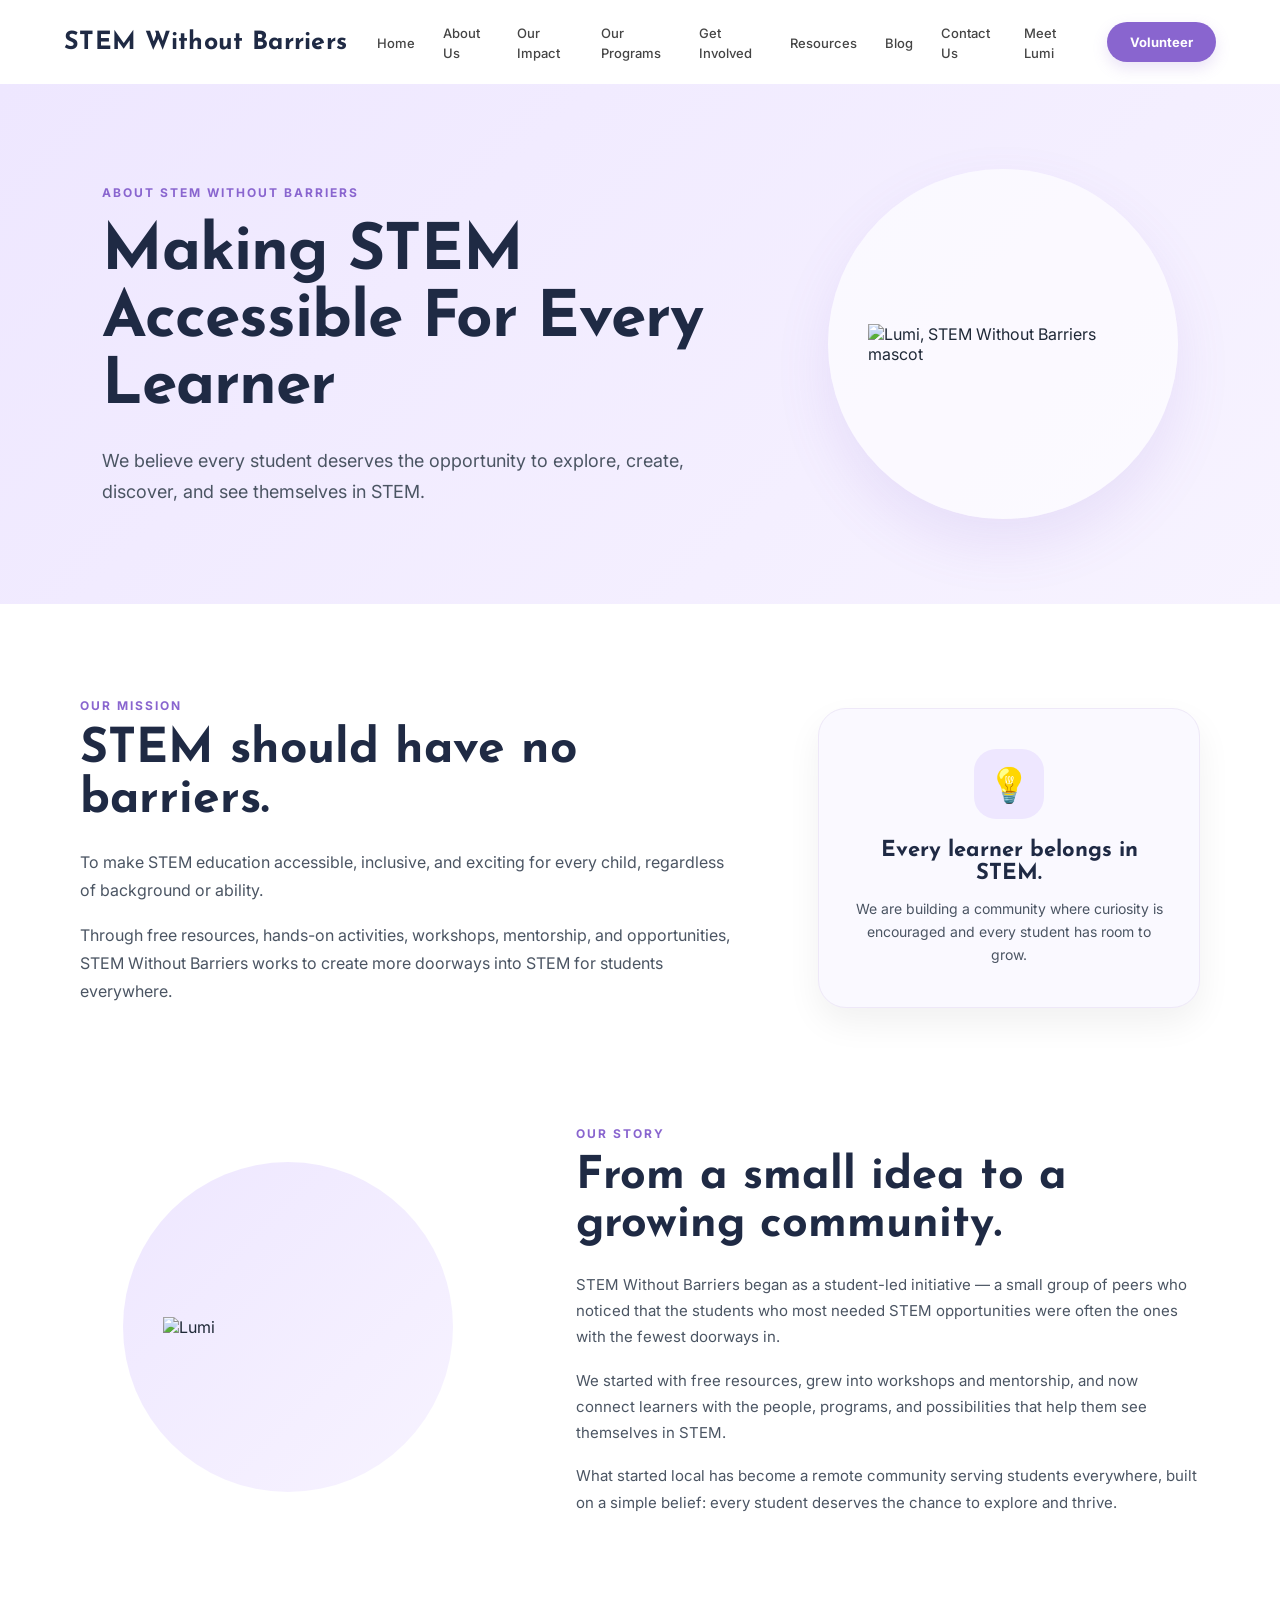
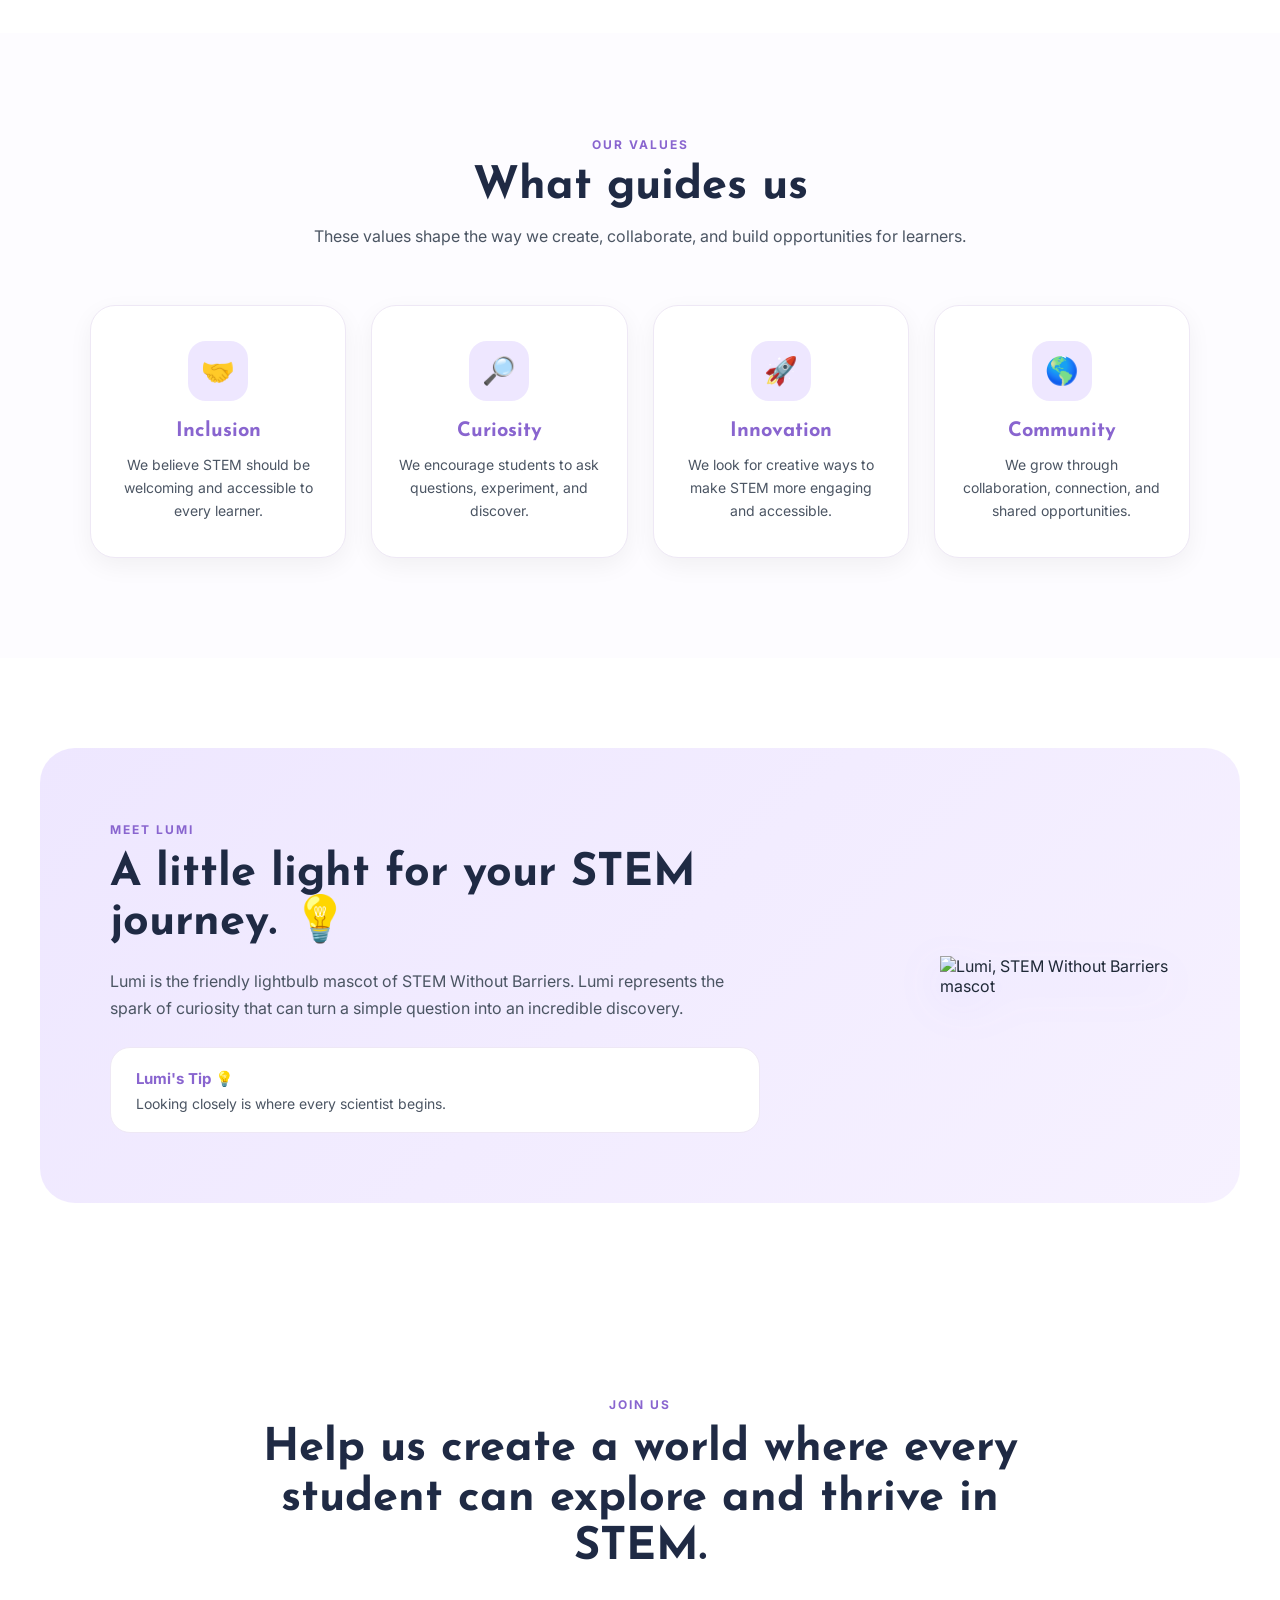
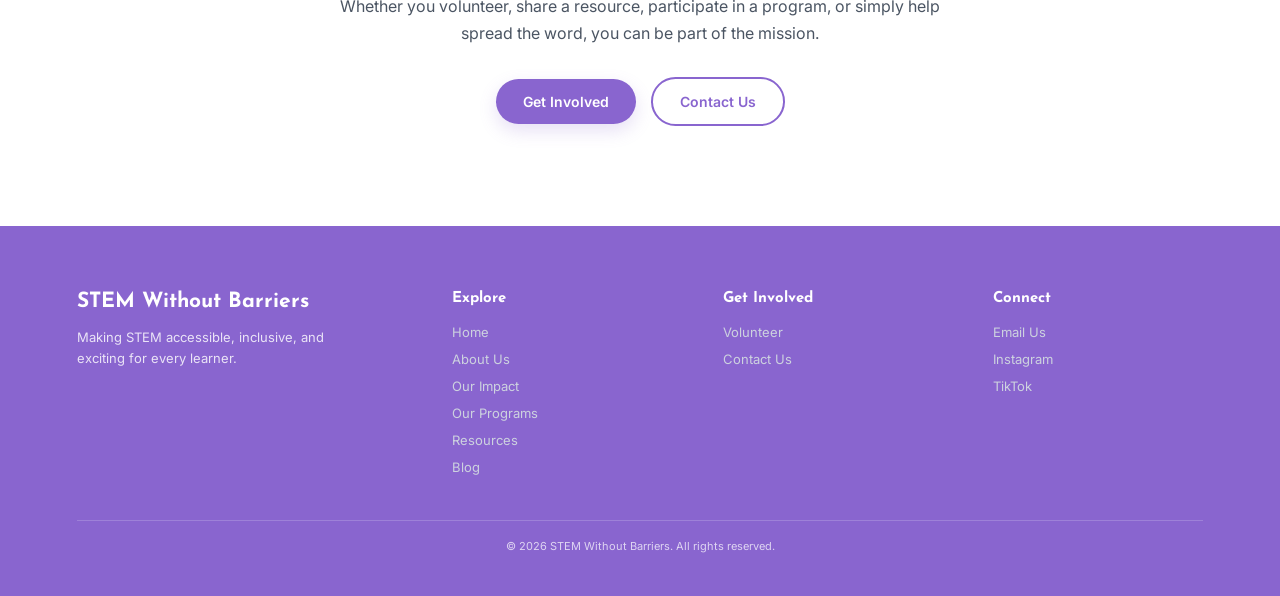
==== about.html @ 7082d7de "Initial STEM Without Barriers Website" ====
<!DOCTYPE html>
<html lang="en">

<head>

    <meta charset="UTF-8">

    <meta name="viewport" content="width=device-width, initial-scale=1.0">

    <title>About Us | STEM Without Barriers</title>

    <!-- Google Fonts -->
    <link rel="preconnect" href="https://fonts.googleapis.com">

    <link rel="preconnect"
          href="https://fonts.gstatic.com"
          crossorigin>

    <link href="https://fonts.googleapis.com/css2?family=Inter:wght@400;500;600;700&family=Josefin+Sans:wght@400;500;600;700&display=swap"
          rel="stylesheet">

    <!-- Main CSS -->
    <link rel="stylesheet" href="style.css">

</head>


<body>


<!-- =====================================================
     NAVIGATION
===================================================== -->

<header>

    <nav class="navbar">

        <div class="logo">
            STEM Without Barriers
        </div>


        <ul class="nav-links">

            <li>
                <a href="index.html">Home</a>
            </li>

            <li>
                <a href="about.html">About Us</a>
            </li>

            <li>
                <a href="impact.html">Our Impact</a>
            </li>

            <li>
                <a href="programs.html">Our Programs</a>
            </li>

            <li>
                <a href="involved.html">Get Involved</a>
            </li>

            <li>
                <a href="resources.html">Resources</a>
            </li>

            <li>
                <a href="blog.html">Blog</a>
            </li>

            <li>
                <a href="contact.html">Contact Us</a>
            </li>

                <li>
                    <a href="lumi.html">
                        Meet Lumi
                    </a>
                </li>


        </ul>


        <a href="involved.html" class="volunteer-btn">
            Volunteer
        </a>

    </nav>

</header>



<!-- =====================================================
     ABOUT HERO
===================================================== -->

<section class="about-hero">

    <div class="about-hero-content">

        <span class="section-label">
            ABOUT STEM WITHOUT BARRIERS
        </span>

        <h1>
            Making STEM Accessible
            For Every Learner
        </h1>

        <p>
            We believe every student deserves the opportunity
            to explore, create, discover, and see themselves
            in STEM.
        </p>

    </div>


    <div class="about-hero-decoration">

        <div class="about-lumi-circle">

            <img
                src="images/lumi.png"
                alt="Lumi, STEM Without Barriers mascot"
            >

        </div>

    </div>

</section>



<!-- =====================================================
     MISSION
===================================================== -->

<section class="about-mission">

    <div class="about-mission-content">

        <span class="section-label">
            OUR MISSION
        </span>

        <h2>
            STEM should have
            no barriers.
        </h2>

        <p>
            To make STEM education accessible, inclusive,
            and exciting for every child, regardless of
            background or ability.
        </p>

        <p>
            Through free resources, hands-on activities,
            workshops, mentorship, and opportunities,
            STEM Without Barriers works to create more
            doorways into STEM for students everywhere.
        </p>

    </div>


    <div class="about-mission-card">

        <div class="mission-icon">
            💡
        </div>

        <h3>
            Every learner belongs in STEM.
        </h3>

        <p>
            We are building a community where curiosity
            is encouraged and every student has room to grow.
        </p>

    </div>

</section>



<!-- =====================================================
     OUR STORY
===================================================== -->

<section class="about-story">

    <div class="story-image">

        <div class="story-lumi">

            <img
                src="images/lumi.png"
                alt="Lumi"
            >

        </div>

    </div>


    <div class="story-content">

        <span class="section-label">
            OUR STORY
        </span>

        <h2>
            From a small idea
            to a growing community.
        </h2>

        <p>
            STEM Without Barriers began as a student-led
            initiative — a small group of peers who noticed
            that the students who most needed STEM opportunities
            were often the ones with the fewest doorways in.
        </p>

        <p>
            We started with free resources, grew into
            workshops and mentorship, and now connect
            learners with the people, programs, and
            possibilities that help them see themselves
            in STEM.
        </p>

        <p>
            What started local has become a remote community
            serving students everywhere, built on a simple
            belief: every student deserves the chance to
            explore and thrive.
        </p>

    </div>

</section>



<!-- =====================================================
     VALUES
===================================================== -->

<section class="values-section">

    <div class="values-heading">

        <span class="section-label">
            OUR VALUES
        </span>

        <h2>
            What guides us
        </h2>

        <p>
            These values shape the way we create,
            collaborate, and build opportunities for learners.
        </p>

    </div>


    <div class="values-grid">


        <!-- INCLUSION -->

        <div class="value-card">

            <div class="value-icon">
                🤝
            </div>

            <h3>
                Inclusion
            </h3>

            <p>
                We believe STEM should be welcoming and
                accessible to every learner.
            </p>

        </div>



        <!-- CURIOSITY -->

        <div class="value-card">

            <div class="value-icon">
                🔎
            </div>

            <h3>
                Curiosity
            </h3>

            <p>
                We encourage students to ask questions,
                experiment, and discover.
            </p>

        </div>



        <!-- INNOVATION -->

        <div class="value-card">

            <div class="value-icon">
                🚀
            </div>

            <h3>
                Innovation
            </h3>

            <p>
                We look for creative ways to make STEM
                more engaging and accessible.
            </p>

        </div>



        <!-- COMMUNITY -->

        <div class="value-card">

            <div class="value-icon">
                🌎
            </div>

            <h3>
                Community
            </h3>

            <p>
                We grow through collaboration, connection,
                and shared opportunities.
            </p>

        </div>

    </div>

</section>



<!-- =====================================================
     LUMI
===================================================== -->

<section class="about-lumi-section">

    <div class="about-lumi-content">

        <span class="section-label">
            MEET LUMI
        </span>

        <h2>
            A little light
            for your STEM journey. 💡
        </h2>

        <p>
            Lumi is the friendly lightbulb mascot of
            STEM Without Barriers. Lumi represents the
            spark of curiosity that can turn a simple
            question into an incredible discovery.
        </p>

        <div class="lumi-tip">

            <strong>
                Lumi's Tip 💡
            </strong>

            <p>
                Looking closely is where every scientist begins.
            </p>

        </div>

    </div>


    <div class="about-lumi-image">

        <img
            src="images/lumi.png"
            alt="Lumi, STEM Without Barriers mascot"
        >

    </div>

</section>



<!-- =====================================================
     FINAL CTA
===================================================== -->

<section class="about-cta">

    <span class="section-label">
        JOIN US
    </span>

    <h2>
        Help us create a world where
        every student can explore and thrive in STEM.
    </h2>

    <p>
        Whether you volunteer, share a resource,
        participate in a program, or simply help spread
        the word, you can be part of the mission.
    </p>


    <div class="hero-buttons">

        <a href="involved.html" class="primary-btn">
            Get Involved
        </a>

        <a href="contact.html" class="secondary-btn">
            Contact Us
        </a>

    </div>

</section>



<!-- =====================================================
     FOOTER
===================================================== -->

<footer class="footer">

    <div class="footer-inner">


        <div class="footer-brand">

            <h3>
                STEM Without Barriers
            </h3>

            <p>
                Making STEM accessible, inclusive,
                and exciting for every learner.
            </p>

        </div>



        <div class="footer-column">

            <h4>
                Explore
            </h4>

            <a href="index.html">
                Home
            </a>

            <a href="about.html">
                About Us
            </a>

            <a href="impact.html">
                Our Impact
            </a>

            <a href="programs.html">
                Our Programs
            </a>

            <a href="resources.html">
                Resources
            </a>

            <a href="blog.html">
                Blog
            </a>

        </div>



        <div class="footer-column">

            <h4>
                Get Involved
            </h4>

            <a href="involved.html">
                Volunteer
            </a>


            <a href="contact.html">
                Contact Us
            </a>

        </div>


<div class="footer-column">

                <h4>
                    Connect
                </h4>

                <a href="mailto:infostemwithoutbarriers@gmail.com">
                    Email Us
                </a>

                <a href="https://www.instagram.com/stemwithoutbarriers?utm_source=ig_web_button_share_sheet&igsh=ZDNlZDc0MzIxNw==">
                    Instagram
                </a>

                <a href="https://www.tiktok.com/@stem.without.barriers?is_from_webapp=1&sender_device=pc">
                    TikTok
                </a>

            </div>

    </div>


    <div class="footer-bottom">

        <p>
            © 2026 STEM Without Barriers. All rights reserved.
        </p>

    </div>

</footer>


</body>

</html>
---- style.css ----
/* =========================================================
   STEM WITHOUT BARRIERS
   MAIN WEBSITE STYLES
   ========================================================= */


/* =========================================================
   GLOBAL
   ========================================================= */

* {
    margin: 0;
    padding: 0;
    box-sizing: border-box;
}

html {
    scroll-behavior: smooth;
}

body {
    font-family: "Inter", sans-serif;
    background: #ffffff;
    color: #1f2937;
    overflow-x: hidden;
}

h1,
h2,
h3,
h4,
.logo {
    font-family: "Josefin Sans", sans-serif;
}

a {
    transition: all 0.25s ease;
}

img {
    max-width: 100%;
    display: block;
}


/* =========================================================
   NAVIGATION
   ========================================================= */

header {
    width: 100%;
    background: #ffffff;
    position: relative;
    z-index: 100;
}

.navbar {
    width: 90%;
    max-width: 1300px;
    margin: 0 auto;
    padding: 22px 0;

    display: flex;
    justify-content: space-between;
    align-items: center;
    gap: 30px;
}


/* LOGO */

.logo {
    font-size: 25px;
    font-weight: 700;
    color: #1f2a44;
    letter-spacing: 0.3px;
    white-space: nowrap;
    text-decoration: none;
}


/* NAVIGATION LINKS */

.nav-links {
    display: flex;
    align-items: center;
    justify-content: center;
    gap: 28px;

    list-style: none;
    margin-left: auto;
}

.nav-links a {
    position: relative;

    text-decoration: none;
    color: #444;

    font-size: 13px;
    font-weight: 500;
}

.nav-links a::after {
    content: "";

    position: absolute;
    left: 0;
    bottom: -6px;

    width: 0;
    height: 2px;

    border-radius: 5px;

    background: #8965cf;

    transition: width 0.25s ease;
}

.nav-links a:hover {
    color: #8965cf;
}

.nav-links a:hover::after {
    width: 100%;
}


/* VOLUNTEER BUTTON */

.volunteer-btn {
    background: #8965cf;
    color: white;

    text-decoration: none;

    padding: 12px 23px;
    border-radius: 999px;

    font-size: 13px;
    font-weight: 700;

    white-space: nowrap;

    box-shadow:
        0 6px 15px rgba(137, 101, 207, 0.18);
}

.volunteer-btn:hover {
    background: #7650b8;

    transform: translateY(-2px);

    box-shadow:
        0 9px 20px rgba(137, 101, 207, 0.25);
}


/* =========================================================
   HERO
   ========================================================= */

.hero {
    width: 100%;
    min-height: 610px;

    padding: 90px 8%;

    display: flex;
    justify-content: space-between;
    align-items: center;

    gap: 70px;

    background:
        linear-gradient(
            135deg,
            #eee7ff 0%,
            #f5f0ff 55%,
            #eee7ff 100%
        );

    position: relative;
    overflow: hidden;
}

.hero::before {
    content: "";

    position: absolute;

    width: 420px;
    height: 420px;

    border-radius: 50%;

    background: rgba(255, 255, 255, 0.35);

    top: -180px;
    right: -100px;
}

.hero::after {
    content: "";

    position: absolute;

    width: 250px;
    height: 250px;

    border-radius: 50%;

    background: rgba(137, 101, 207, 0.05);

    bottom: -100px;
    left: -80px;
}


/* HERO TEXT */

.hero-content {
    max-width: 650px;
    position: relative;
    z-index: 2;
}

.hero h1 {
    font-size: clamp(48px, 5.5vw, 70px);
    line-height: 1.05;

    letter-spacing: -1.5px;

    color: #1f2a44;
}

.hero p {
    margin-top: 27px;

    max-width: 590px;

    font-size: 18px;
    line-height: 1.7;

    color: #4b5563;
}


/* HERO BUTTONS */

.hero-buttons {
    margin-top: 35px;

    display: flex;
    align-items: center;

    gap: 15px;
}

.primary-btn,
.secondary-btn {
    display: inline-flex;

    align-items: center;
    justify-content: center;

    padding: 14px 27px;

    border-radius: 999px;

    text-decoration: none;

    font-size: 14px;
    font-weight: 600;
}

.primary-btn {
    background: #8965cf;
    color: white;

    box-shadow:
        0 7px 18px rgba(137, 101, 207, 0.2);
}

.primary-btn:hover {
    background: #7650b8;

    transform: translateY(-3px);

    box-shadow:
        0 10px 23px rgba(137, 101, 207, 0.28);
}

.secondary-btn {
    border: 2px solid #8965cf;

    color: #8965cf;

    background: rgba(255, 255, 255, 0.35);
}

.secondary-btn:hover {
    background: #8965cf;

    color: white;

    transform: translateY(-3px);
}


/* =========================================================
   HERO LUMI
   ========================================================= */

.hero-image {
    position: relative;
    z-index: 2;

    display: flex;

    justify-content: center;
    align-items: center;

    min-width: 350px;
}

.hero-image img {
    width: 350px;
    height: auto;

    animation:
        float 4s ease-in-out infinite;

    filter:
        drop-shadow(
            0 18px 25px rgba(108, 99, 255, 0.18)
        );
}

@keyframes float {

    0% {
        transform: translateY(0);
    }

    50% {
        transform: translateY(-15px);
    }

    100% {
        transform: translateY(0);
    }
}


/* SPEECH BUBBLE */

.speech-bubble {
    position: absolute;

    top: -25px;
    right: -10px;

    padding: 14px 22px;

    background: white;

    border-radius: 30px;

    font-family: "Josefin Sans", sans-serif;

    font-size: 17px;
    font-weight: 600;

    color: #1f2a44;

    box-shadow:
        0 10px 25px rgba(0, 0, 0, 0.10);

    animation:
        bubbleFloat 4s ease-in-out infinite;
}

@keyframes bubbleFloat {

    0% {
        transform: translateY(0);
    }

    50% {
        transform: translateY(-7px);
    }

    100% {
        transform: translateY(0);
    }
}


/* =========================================================
   SECTION LABEL
   ========================================================= */

.section-label {
    display: inline-block;

    margin-bottom: 12px;

    color: #8965cf;

    font-size: 12px;
    font-weight: 700;

    letter-spacing: 2px;
}


/* =========================================================
   WHAT WE DO
   ========================================================= */

.accessible {
    padding: 100px 5%;

    background: white;

    text-align: center;
}

.accessible h2 {
    font-size: 48px;

    color: #1f2a44;
}

.section-intro {
    max-width: 700px;

    margin: 18px auto 55px;

    font-size: 18px;
    line-height: 1.6;

    color: #4b5563;
}

.feature-cards {
    max-width: 1250px;

    margin: 0 auto;

    display: grid;

    grid-template-columns:
        repeat(4, 1fr);

    gap: 25px;
}

.card {
    padding: 32px 27px;

    border-radius: 24px;

    background: #faf9ff;

    border: 1px solid #f0ebfa;

    box-shadow:
        0 8px 25px rgba(0, 0, 0, 0.055);

    transition:
        transform 0.25s ease,
        box-shadow 0.25s ease;
}

.card:hover {
    transform: translateY(-8px);

    box-shadow:
        0 18px 35px rgba(0, 0, 0, 0.09);
}

.card h3 {
    margin-bottom: 15px;

    color: #8965cf;

    font-size: 18px;
}

.card p {
    color: #4b5563;

    font-size: 14px;
    line-height: 1.65;
}


/* =========================================================
   MISSION SECTION
   ========================================================= */

.mission-section {
    max-width: 1200px;

    margin: 30px auto;

    padding: 80px 70px;

    border-radius: 35px;

    background:
        linear-gradient(
            135deg,
            #eee7ff,
            #f7f3ff
        );

    display: flex;

    align-items: center;
    justify-content: space-between;

    gap: 60px;
}

.mission-content {
    max-width: 650px;
}

.mission-content h2 {
    margin-bottom: 20px;

    font-size: 45px;
    line-height: 1.1;

    color: #1f2a44;
}

.mission-content p {
    margin-bottom: 17px;

    font-size: 16px;
    line-height: 1.7;

    color: #4b5563;
}

.mission-content .primary-btn {
    margin-top: 12px;
}

.mission-decoration {
    display: flex;

    justify-content: center;
    align-items: center;
}

.mission-circle {
    width: 230px;
    height: 230px;

    border-radius: 50%;

    display: flex;

    align-items: center;
    justify-content: center;

    background: rgba(255, 255, 255, 0.7);

    color: #8965cf;

    font-size: 70px;

    box-shadow:
        0 20px 45px rgba(137, 101, 207, 0.12);

    animation:
        float 4s ease-in-out infinite;
}


/* =========================================================
   IMPACT PREVIEW
   ========================================================= */

.impact-preview {
    padding: 100px 6%;

    text-align: center;

    background: white;
}

.impact-heading h2 {
    margin-bottom: 15px;

    font-size: 45px;

    color: #1f2a44;
}

.impact-heading p {
    max-width: 650px;

    margin: 0 auto;

    font-size: 16px;
    line-height: 1.6;

    color: #4b5563;
}

.impact-stats {
    max-width: 1000px;

    margin: 55px auto 35px;

    display: grid;

    grid-template-columns:
        repeat(4, 1fr);

    gap: 20px;
}

.stat-card {
    padding: 35px 20px;

    border-radius: 22px;

    background: #faf9ff;

    border: 1px solid #eee8f8;
}

.stat-card h3 {
    margin-bottom: 8px;

    font-size: 38px;

    color: #8965cf;
}

.stat-card p {
    font-size: 13px;

    color: #4b5563;
}

.impact-button {
    margin-top: 5px;
}


/* =========================================================
   PROGRAMS PREVIEW
   ========================================================= */

.programs-preview {
    padding: 100px 6%;

    background: #fdfcff;

    text-align: center;
}

.programs-heading h2 {
    margin-bottom: 15px;

    font-size: 45px;

    color: #1f2a44;
}

.programs-heading p {
    max-width: 650px;

    margin: 0 auto;

    font-size: 16px;
    line-height: 1.6;

    color: #4b5563;
}

.program-cards {
    max-width: 1100px;

    margin: 55px auto 0;

    display: grid;

    grid-template-columns:
        repeat(3, 1fr);

    gap: 25px;
}

.program-card {
    padding: 35px 30px;

    text-align: left;

    border-radius: 25px;

    background: white;

    border: 1px solid #eee9f5;

    box-shadow:
        0 8px 25px rgba(0, 0, 0, 0.05);

    transition:
        transform 0.25s ease,
        box-shadow 0.25s ease;
}

.program-card:hover {
    transform: translateY(-7px);

    box-shadow:
        0 15px 35px rgba(0, 0, 0, 0.09);
}

.program-icon {
    width: 55px;
    height: 55px;

    margin-bottom: 20px;

    display: flex;

    align-items: center;
    justify-content: center;

    border-radius: 17px;

    background: #eee7ff;

    font-size: 26px;
}

.program-card h3 {
    margin-bottom: 12px;

    font-size: 20px;

    color: #1f2a44;
}

.program-card p {
    margin-bottom: 20px;

    font-size: 14px;
    line-height: 1.6;

    color: #4b5563;
}

.program-card a {
    color: #8965cf;

    text-decoration: none;

    font-size: 13px;
    font-weight: 700;
}

.program-card a:hover {
    color: #6845a6;

    padding-left: 3px;
}


/* =========================================================
   LUMI SECTION
   ========================================================= */

.lumi-section {
    max-width: 1200px;

    margin: 80px auto;

    padding: 70px;

    border-radius: 35px;

    background:
        linear-gradient(
            135deg,
            #f4efff,
            #eee7ff
        );

    display: flex;

    align-items: center;
    justify-content: space-between;

    gap: 60px;
}

.lumi-content {
    max-width: 650px;
}

.lumi-content h2 {
    margin-bottom: 18px;

    font-size: 45px;
    line-height: 1.1;

    color: #1f2a44;
}

.lumi-content p {
    margin-bottom: 25px;

    font-size: 16px;
    line-height: 1.7;

    color: #4b5563;
}

.lumi-small img {
    width: 220px;

    animation:
        float 4s ease-in-out infinite;

    filter:
        drop-shadow(
            0 15px 20px rgba(108, 99, 255, 0.18)
        );
}


/* =========================================================
   FINAL CTA
   ========================================================= */

.final-cta {
    padding: 100px 7%;

    text-align: center;

    background:
        linear-gradient(
            135deg,
            #eee7ff,
            #f7f3ff
        );
}

.final-cta h2 {
    max-width: 750px;

    margin: 0 auto 18px;

    font-size: 45px;
    line-height: 1.1;

    color: #1f2a44;
}

.final-cta p {
    max-width: 650px;

    margin: 0 auto;

    font-size: 16px;
    line-height: 1.7;

    color: #4b5563;
}

.final-cta .hero-buttons {
    justify-content: center;

    margin-top: 30px;
}


/* =========================================================
   FOOTER
   ========================================================= */

.footer {
    padding: 65px 6% 25px;

    background: #8965cf;

    color: white;
}

.footer-inner {
    max-width: 1200px;

    margin: 0 auto;

    display: grid;

    grid-template-columns:
        1.5fr
        1fr
        1fr
        1fr;

    gap: 60px;
}

.footer-brand h3 {
    margin-bottom: 15px;

    font-size: 21px;

    color: white;
}

.footer-brand p {
    max-width: 280px;

    font-size: 13px;
    line-height: 1.6;

    color: #cdd2df;
}

.footer-column {
    display: flex;

    flex-direction: column;

    align-items: flex-start;

    gap: 11px;
}

.footer-column h4 {
    margin-bottom: 7px;

    font-size: 15px;

    color: white;
}

.footer-column a {
    color: #cdd2df;

    text-decoration: none;

    font-size: 13px;
}

.footer-column a:hover {
    color: white;

    transform: translateX(3px);
}

.footer-bottom {
    max-width: 1200px;

    margin: 45px auto 0;

    padding-top: 20px;

    border-top:
        1px solid rgba(255, 255, 255, 0.12);

    text-align: center;
}

.footer-bottom p {
    font-size: 12px;

    color: #b69be8;
}


/* =========================================================
   CONTACT PAGE
   ========================================================= */

.contact-hero {
    background: #eee7ff;

    padding: 90px 5%;

    text-align: center;
}

.contact-hero h1 {
    font-size: 60px;

    color: #1f2a44;
}

.heart {
    color: #8965cf;

    font-size: 35px;

    margin: 15px;
}

.contact-hero h2 {
    font-size: 28px;

    color: #4b5563;
}

.contact-section {
    padding: 80px 8%;

    display: flex;

    justify-content: center;

    gap: 40px;

    flex-wrap: wrap;
}

.contact-form-card,
.contact-info-card {
    background: white;

    width: 450px;

    padding: 40px;

    border-radius: 30px;

    box-shadow:
        0 10px 30px rgba(0, 0, 0, 0.08);
}

.contact-form-card h2,
.contact-info-card h2 {
    font-family: "Josefin Sans", sans-serif;

    font-size: 32px;

    color: #1f2a44;

    margin-bottom: 25px;
}

form {
    display: flex;

    flex-direction: column;

    gap: 15px;
}

input,
textarea {
    padding: 15px;

    border-radius: 15px;

    border: 1px solid #ddd;

    font-family: "Inter", sans-serif;

    outline: none;
}

input:focus,
textarea:focus {
    border-color: #8965cf;

    box-shadow:
        0 0 0 3px rgba(137, 101, 207, 0.1);
}

textarea {
    height: 140px;

    resize: vertical;
}

button {
    background: #8965cf;

    color: white;

    border: none;

    padding: 15px;

    border-radius: 999px;

    font-weight: bold;

    cursor: pointer;
}

button:hover {
    background: #7650b8;
}

.contact-info-card p {
    margin: 20px 0;

    color: #4b5563;

    line-height: 1.6;
}

.contact-info-card a {
    color: #8965cf;

    text-decoration: none;
}

.form-note {
    margin-top: 20px;

    font-size: 14px;

    color: #666;
}


/* =========================================================
   ABOUT US PAGE
   ========================================================= */


/* ABOUT HERO */

.about-hero {
    min-height: 520px;

    padding: 85px 8%;

    display: flex;

    align-items: center;

    justify-content: space-between;

    gap: 70px;

    background:
        linear-gradient(
            135deg,
            #eee7ff,
            #f7f3ff
        );

    overflow: hidden;

    position: relative;
}

.about-hero-content {
    max-width: 700px;

    position: relative;

    z-index: 2;
}

.about-hero h1 {
    margin-top: 8px;

    font-size:
        clamp(48px, 5vw, 65px);

    line-height: 1.05;

    color: #1f2a44;

    letter-spacing: -1px;
}

.about-hero p {
    max-width: 600px;

    margin-top: 25px;

    font-size: 18px;

    line-height: 1.7;

    color: #4b5563;
}


/* ABOUT LUMI */

.about-hero-decoration {
    position: relative;

    z-index: 2;
}

.about-lumi-circle {
    width: 350px;
    height: 350px;

    border-radius: 50%;

    background:
        rgba(255, 255, 255, 0.65);

    display: flex;

    align-items: center;
    justify-content: center;

    box-shadow:
        0 25px 55px rgba(137, 101, 207, 0.12);
}

.about-lumi-circle img {
    width: 270px;

    animation:
        float 4s ease-in-out infinite;
}


/* ABOUT MISSION */

.about-mission {
    max-width: 1200px;

    margin: 90px auto;

    padding: 0 40px;

    display: grid;

    grid-template-columns:
        1.4fr
        0.8fr;

    align-items: center;

    gap: 70px;
}

.about-mission-content h2 {
    margin-bottom: 22px;

    font-size: 48px;

    line-height: 1.05;

    color: #1f2a44;
}

.about-mission-content p {
    max-width: 650px;

    margin-bottom: 17px;

    font-size: 16px;

    line-height: 1.75;

    color: #4b5563;
}

.about-mission-card {
    padding: 40px 35px;

    border-radius: 28px;

    background: #faf9ff;

    border: 1px solid #eee8f8;

    box-shadow:
        0 15px 35px rgba(0, 0, 0, 0.06);

    text-align: center;
}

.mission-icon {
    width: 70px;
    height: 70px;

    margin: 0 auto 20px;

    border-radius: 22px;

    background: #eee7ff;

    display: flex;

    align-items: center;
    justify-content: center;

    font-size: 34px;
}

.about-mission-card h3 {
    margin-bottom: 12px;

    font-size: 22px;

    color: #1f2a44;
}

.about-mission-card p {
    font-size: 14px;

    line-height: 1.65;

    color: #4b5563;
}


/* OUR STORY */

.about-story {
    max-width: 1200px;

    margin: 100px auto;

    padding: 0 40px;

    display: grid;

    grid-template-columns:
        0.8fr
        1.2fr;

    align-items: center;

    gap: 80px;
}

.story-image {
    display: flex;

    justify-content: center;

    align-items: center;
}

.story-lumi {
    width: 330px;
    height: 330px;

    border-radius: 50%;

    background:
        linear-gradient(
            135deg,
            #eee7ff,
            #f7f3ff
        );

    display: flex;

    align-items: center;

    justify-content: center;
}

.story-lumi img {
    width: 250px;

    animation:
        float 4s ease-in-out infinite;
}

.story-content h2 {
    margin-bottom: 22px;

    font-size: 45px;

    line-height: 1.08;

    color: #1f2a44;
}

.story-content p {
    margin-bottom: 17px;

    font-size: 15px;

    line-height: 1.75;

    color: #4b5563;
}


/* VALUES */

.values-section {
    padding: 100px 6%;

    background: #fdfcff;

    text-align: center;
}

.values-heading {
    max-width: 700px;

    margin: 0 auto 55px;
}

.values-heading h2 {
    margin-bottom: 15px;

    font-size: 45px;

    color: #1f2a44;
}

.values-heading p {
    font-size: 16px;

    line-height: 1.6;

    color: #4b5563;
}

.values-grid {
    max-width: 1100px;

    margin: 0 auto;

    display: grid;

    grid-template-columns:
        repeat(4, 1fr);

    gap: 25px;
}

.value-card {
    padding: 35px 25px;

    border-radius: 25px;

    background: white;

    border: 1px solid #eee8f5;

    box-shadow:
        0 8px 25px rgba(0, 0, 0, 0.05);

    transition:
        transform 0.25s ease,
        box-shadow 0.25s ease;
}

.value-card:hover {
    transform: translateY(-7px);

    box-shadow:
        0 17px 35px rgba(0, 0, 0, 0.09);
}

.value-icon {
    width: 60px;
    height: 60px;

    margin: 0 auto 20px;

    border-radius: 18px;

    background: #eee7ff;

    display: flex;

    align-items: center;
    justify-content: center;

    font-size: 27px;
}

.value-card h3 {
    margin-bottom: 12px;

    font-size: 20px;

    color: #8965cf;
}

.value-card p {
    font-size: 14px;

    line-height: 1.65;

    color: #4b5563;
}


/* ABOUT LUMI SECTION */

.about-lumi-section {
    max-width: 1200px;

    margin: 90px auto;

    padding: 70px;

    border-radius: 35px;

    background:
        linear-gradient(
            135deg,
            #eee7ff,
            #f6f1ff
        );

    display: flex;

    align-items: center;

    justify-content: space-between;

    gap: 60px;
}

.about-lumi-content {
    max-width: 650px;
}

.about-lumi-content h2 {
    margin-bottom: 20px;

    font-size: 45px;

    line-height: 1.1;

    color: #1f2a44;
}

.about-lumi-content > p {
    margin-bottom: 25px;

    font-size: 16px;

    line-height: 1.7;

    color: #4b5563;
}

.lumi-tip {
    padding: 20px 25px;

    border-radius: 20px;

    background: white;

    border: 1px solid #eee8f5;
}

.lumi-tip strong {
    color: #8965cf;

    font-size: 15px;
}

.lumi-tip p {
    margin-top: 7px;

    font-size: 14px;

    color: #4b5563;
}

.about-lumi-image img {
    width: 230px;

    animation:
        float 4s ease-in-out infinite;

    filter:
        drop-shadow(
            0 15px 20px rgba(108, 99, 255, 0.18)
        );
}


/* ABOUT CTA */

.about-cta {
    padding: 100px 7%;

    background: white;

    text-align: center;
}

.about-cta h2 {
    max-width: 800px;

    margin: 0 auto 20px;

    font-size: 45px;

    line-height: 1.1;

    color: #1f2a44;
}

.about-cta > p {
    max-width: 650px;

    margin: 0 auto;

    font-size: 16px;

    line-height: 1.7;

    color: #4b5563;
}

.about-cta .hero-buttons {
    justify-content: center;

    margin-top: 30px;
}


/* =========================================================
   OUR IMPACT PAGE
   ========================================================= */


/* IMPACT HERO */

.impact-hero {
    min-height: 520px;

    padding: 85px 8%;

    display: flex;

    align-items: center;

    justify-content: space-between;

    gap: 70px;

    background:
        linear-gradient(
            135deg,
            #eee7ff,
            #f7f3ff
        );

    position: relative;

    overflow: hidden;
}

.impact-hero::before {
    content: "";

    position: absolute;

    width: 420px;
    height: 420px;

    border-radius: 50%;

    background:
        rgba(255, 255, 255, 0.4);

    top: -190px;

    right: -100px;
}

.impact-hero::after {
    content: "";

    position: absolute;

    width: 260px;
    height: 260px;

    border-radius: 50%;

    background:
        rgba(137, 101, 207, 0.06);

    bottom: -120px;

    left: -80px;
}

.impact-hero-content {
    max-width: 700px;

    position: relative;

    z-index: 2;
}

.impact-hero h1 {
    margin-top: 8px;

    font-size:
        clamp(48px, 5vw, 68px);

    line-height: 1.05;

    color: #1f2a44;

    letter-spacing: -1px;
}

.impact-hero h1 span {
    color: #8965cf;
}

.impact-hero p {
    max-width: 610px;

    margin-top: 25px;

    font-size: 18px;

    line-height: 1.7;

    color: #4b5563;
}


/* IMPACT LUMI */

.impact-hero-decoration {
    position: relative;

    z-index: 2;

    display: flex;

    align-items: center;

    justify-content: center;
}

.impact-lumi-circle {
    width: 330px;
    height: 330px;

    border-radius: 50%;

    background:
        rgba(255, 255, 255, 0.65);

    display: flex;

    align-items: center;

    justify-content: center;

    box-shadow:
        0 25px 55px rgba(137, 101, 207, 0.12);
}

.impact-lumi-circle img {
    width: 250px;

    animation:
        float 4s ease-in-out infinite;

    filter:
        drop-shadow(
            0 15px 20px rgba(108, 99, 255, 0.18)
        );
}


/* IMPACT STATS */

.impact-stats-section {
    padding: 100px 6%;

    background: white;

    text-align: center;
}

.impact-stats-heading {
    max-width: 700px;

    margin: 0 auto 55px;
}

.impact-stats-heading h2 {
    margin-bottom: 15px;

    font-size: 45px;

    color: #1f2a44;
}

.impact-stats-heading p {
    font-size: 16px;

    line-height: 1.6;

    color: #4b5563;
}

.impact-stat-grid {
    max-width: 1100px;

    margin: 0 auto;

    display: grid;

    grid-template-columns:
        repeat(4, 1fr);

    gap: 22px;
}

.impact-stat-card {
    padding: 35px 20px;

    border-radius: 24px;

    background: #faf9ff;

    border: 1px solid #eee8f8;

    box-shadow:
        0 8px 25px rgba(0, 0, 0, 0.045);

    transition:
        transform 0.25s ease,
        box-shadow 0.25s ease;
}

.impact-stat-card:hover {
    transform: translateY(-7px);

    box-shadow:
        0 17px 35px rgba(0, 0, 0, 0.08);
}

.impact-stat-icon {
    width: 55px;
    height: 55px;

    margin: 0 auto 18px;

    border-radius: 17px;

    background: #eee7ff;

    display: flex;

    align-items: center;
    justify-content: center;

    font-size: 25px;
}

.impact-stat-card h3 {
    margin-bottom: 7px;

    font-size: 38px;

    color: #8965cf;
}

.impact-stat-card p {
    font-size: 13px;

    color: #4b5563;
}


/* GLOBAL IMPACT */

.global-impact {
    padding: 100px 6%;

    background: #fdfcff;
}

.global-impact-heading {
    max-width: 700px;

    margin: 0 auto 45px;

    text-align: center;
}

.global-impact-heading h2 {
    margin-bottom: 15px;

    font-size: 45px;

    color: #1f2a44;
}

.global-impact-heading p {
    font-size: 16px;

    line-height: 1.7;

    color: #4b5563;
}


/* MAP */

.impact-map-wrapper {
    width: 100%;

    max-width: 1200px;

    height: 600px;

    margin: 0 auto;

    border-radius: 32px;

    overflow: hidden;

    position: relative;

    border:
        1px solid #eee8f8;

    box-shadow:
        0 15px 40px rgba(0, 0, 0, 0.07);

    background: #eee7ff;
}

#impact-map {
    width: 100%;

    height: 100%;
}


/* MAP LEGEND */

.impact-map-legend {
    position: absolute;

    z-index: 500;

    left: 22px;

    top: 22px;

    padding: 12px 17px;

    border-radius: 18px;

    background:
        rgba(255, 255, 255, 0.94);

    backdrop-filter:
        blur(10px);

    border:
        1px solid rgba(137, 101, 207, 0.12);

    box-shadow:
        0 8px 25px rgba(0, 0, 0, 0.1);

    display: flex;

    align-items: center;

    gap: 10px;

    font-size: 13px;

    font-weight: 600;

    color: #1f2a44;
}

.impact-map-legend-dot {
    width: 12px;
    height: 12px;

    border-radius: 50%;

    background: #8965cf;

    opacity: 0.65;

    box-shadow:
        0 0 0 5px rgba(137, 101, 207, 0.12);
}

.impact-map-note {
    max-width: 700px;

    margin: 20px auto 0;

    text-align: center;

    color: #6b7280;

    font-size: 13px;

    line-height: 1.6;
}


/* LEAFLET */

.leaflet-control-zoom {
    border: none !important;

    box-shadow:
        0 7px 20px rgba(0, 0, 0, 0.1) !important;
}

.leaflet-control-zoom a {
    color: #8965cf !important;

    border: none !important;
}

.leaflet-control-zoom a:hover {
    background: #eee7ff !important;

    color: #7650b8 !important;
}

.leaflet-popup-content-wrapper {
    border-radius: 16px;

    box-shadow:
        0 12px 30px rgba(0, 0, 0, 0.12);
}

.leaflet-popup-content {
    margin: 14px 17px;

    font-family: "Inter", sans-serif;
}

.impact-popup {
    display: flex;

    flex-direction: column;

    gap: 3px;
}

.impact-popup strong {
    color: #1f2a44;

    font-family:
        "Josefin Sans",
        sans-serif;

    font-size: 16px;
}

.impact-popup span {
    color: #6b7280;

    font-size: 11px;
}


/* IMPACT MESSAGE */

.impact-message {
    max-width: 1200px;

    margin: 90px auto;

    padding: 70px;

    border-radius: 35px;

    background:
        linear-gradient(
            135deg,
            #eee7ff,
            #f7f3ff
        );

    display: flex;

    align-items: center;

    justify-content: space-between;

    gap: 60px;
}

.impact-message-content {
    max-width: 700px;
}

.impact-message-content h2 {
    margin-bottom: 18px;

    font-size: 45px;

    line-height: 1.1;

    color: #1f2a44;
}

.impact-message-content p {
    margin-bottom: 20px;

    font-size: 16px;

    line-height: 1.7;

    color: #4b5563;
}

.impact-message-lumi img {
    width: 220px;

    animation:
        float 4s ease-in-out infinite;

    filter:
        drop-shadow(
            0 15px 20px rgba(108, 99, 255, 0.18)
        );
}


/* =========================================================
   RESPONSIVE — TABLET
   ========================================================= */

@media (max-width: 1100px) {

    .nav-links {
        gap: 17px;
    }

    .nav-links a {
        font-size: 11px;
    }

    .feature-cards {
        grid-template-columns:
            repeat(2, 1fr);
    }

    .mission-section,
    .lumi-section {
        margin-left: 5%;
        margin-right: 5%;

        padding: 60px;
    }

}


/* =========================================================
   RESPONSIVE — ABOUT
   ========================================================= */

@media (max-width: 900px) {

    .about-hero {
        flex-direction: column;

        text-align: center;

        padding:
            70px 7%;
    }

    .about-hero p {
        margin-left: auto;
        margin-right: auto;
    }

    .about-lumi-circle {
        width: 290px;
        height: 290px;
    }

    .about-lumi-circle img {
        width: 220px;
    }

    .about-mission {
        grid-template-columns: 1fr;

        text-align: center;

        padding: 0 7%;

        gap: 40px;
    }

    .about-mission-content p {
        margin-left: auto;
        margin-right: auto;
    }

    .about-story {
        grid-template-columns: 1fr;

        text-align: center;

        padding: 0 7%;

        gap: 50px;
    }

    .story-lumi {
        width: 280px;
        height: 280px;
    }

    .story-lumi img {
        width: 210px;
    }

    .values-grid {
        grid-template-columns:
            repeat(2, 1fr);
    }

    .about-lumi-section {
        margin-left: 5%;
        margin-right: 5%;

        flex-direction: column;

        text-align: center;

        padding: 55px 35px;
    }

    .about-lumi-content {
        max-width: 700px;
    }

    .impact-hero {
        flex-direction: column;

        text-align: center;

        padding:
            70px 7%;
    }

    .impact-hero-content {
        max-width: 700px;
    }

    .impact-hero p {
        margin-left: auto;
        margin-right: auto;
    }

    .impact-lumi-circle {
        width: 290px;
        height: 290px;
    }

    .impact-lumi-circle img {
        width: 220px;
    }

    .impact-stat-grid {
        grid-template-columns:
            repeat(2, 1fr);
    }

    .impact-message {
        margin-left: 5%;
        margin-right: 5%;

        padding: 55px;

        flex-direction: column;

        text-align: center;
    }

    .impact-message-content {
        max-width: 700px;
    }

}


/* =========================================================
   RESPONSIVE — MOBILE
   ========================================================= */

@media (max-width: 800px) {

    /* NAV */

    .navbar {
        flex-wrap: wrap;

        padding: 18px 0;
    }

    .nav-links {
        order: 3;

        width: 100%;

        margin-left: 0;

        justify-content: center;

        flex-wrap: wrap;

        gap: 12px 18px;
    }

    .nav-links a {
        font-size: 11px;
    }


    /* HERO */

    .hero {
        padding:
            75px 7%;

        flex-direction: column;

        text-align: center;

        min-height: auto;
    }

    .hero-content {
        max-width: 700px;
    }

    .hero h1 {
        font-size: 48px;
    }

    .hero p {
        margin-left: auto;
        margin-right: auto;

        font-size: 16px;
    }

    .hero-buttons {
        justify-content: center;
    }

    .hero-image {
        min-width: 0;

        margin-top: 30px;
    }

    .hero-image img {
        width: 270px;
    }

    .speech-bubble {
        right: -20px;
    }


    /* SECTIONS */

    .accessible,
    .impact-preview,
    .programs-preview {
        padding:
            75px 6%;
    }

    .accessible h2,
    .impact-heading h2,
    .programs-heading h2 {
        font-size: 38px;
    }


    /* MISSION */

    .mission-section {
        flex-direction: column;

        text-align: center;

        padding:
            55px 35px;
    }

    .mission-content {
        max-width: 700px;
    }

    .mission-content h2 {
        font-size: 38px;
    }


    /* STATS */

    .impact-stats {
        grid-template-columns:
            repeat(2, 1fr);
    }


    /* PROGRAMS */

    .program-cards {
        grid-template-columns: 1fr;
    }


    /* LUMI */

    .lumi-section {
        flex-direction: column;

        text-align: center;

        padding:
            55px 35px;
    }

    .lumi-content {
        max-width: 700px;
    }

    .lumi-content h2 {
        font-size: 38px;
    }


    /* FOOTER */

    .footer-inner {
        grid-template-columns:
            repeat(2, 1fr);
    }

}


/* =========================================================
   RESPONSIVE — SMALL PHONE
   ========================================================= */

@media (max-width: 600px) {

    .logo {
        font-size: 20px;
    }

    .volunteer-btn {
        padding:
            10px 16px;

        font-size: 11px;
    }

    .hero {
        padding-top: 55px;

        padding-bottom: 60px;
    }

    .hero h1 {
        font-size: 40px;
    }

    .hero p {
        font-size: 15px;
    }

    .hero-buttons {
        flex-direction: column;

        width: 100%;
    }

    .primary-btn,
    .secondary-btn {
        width: 100%;

        max-width: 260px;
    }

    .feature-cards {
        grid-template-columns: 1fr;
    }

    .accessible h2,
    .impact-heading h2,
    .programs-heading h2 {
        font-size: 34px;
    }

    .mission-section {
        margin-left: 4%;
        margin-right: 4%;

        padding:
            45px 25px;
    }

    .mission-content h2 {
        font-size: 34px;
    }

    .mission-circle {
        width: 170px;
        height: 170px;

        font-size: 50px;
    }

    .impact-stats {
        grid-template-columns: 1fr;
    }

    .lumi-section {
        margin-left: 4%;
        margin-right: 4%;

        padding:
            45px 25px;
    }

    .lumi-content h2 {
        font-size: 34px;
    }

    .lumi-small img {
        width: 170px;
    }

    .final-cta {
        padding:
            75px 7%;
    }

    .final-cta h2 {
        font-size: 35px;
    }

    .footer-inner {
        grid-template-columns: 1fr;

        gap: 35px;
    }

    .footer {
        padding-left: 8%;
        padding-right: 8%;
    }


    /* ABOUT */

    .about-hero h1 {
        font-size: 42px;
    }

    .about-mission-content h2,
    .story-content h2,
    .values-heading h2,
    .about-lumi-content h2,
    .about-cta h2 {
        font-size: 35px;
    }

    .values-grid {
        grid-template-columns: 1fr;
    }

    .about-lumi-section {
        margin-left: 4%;
        margin-right: 4%;
    }

    .about-lumi-image img {
        width: 180px;
    }


    /* IMPACT */

    .impact-hero h1 {
        font-size: 42px;
    }

    .impact-hero p {
        font-size: 16px;
    }

    .impact-stats-section,
    .global-impact {
        padding:
            75px 6%;
    }

    .impact-stats-heading h2,
    .global-impact-heading h2 {
        font-size: 35px;
    }

    .impact-stat-grid {
        grid-template-columns: 1fr;
    }

    .impact-map-wrapper {
        height: 470px;

        border-radius: 22px;
    }

    .impact-map-legend {
        left: 12px;
        top: 12px;
    }

    .impact-message {
        margin-left: 4%;
        margin-right: 4%;

        padding:
            45px 25px;
    }

    .impact-message-content h2 {
        font-size: 34px;
    }

    .impact-message-lumi img {
        width: 180px;
    }

}
/* =========================================================
   OUR PROGRAMS PAGE
========================================================= */

/* PROGRAMS HERO */

.programs-hero {
    padding: 85px 7% 75px;

    background: #ffffff;

    text-align: center;
}

.programs-hero-content {
    max-width: 720px;

    margin: 0 auto;
}

.programs-hero h1 {
    margin-top: 5px;

    font-size: clamp(48px, 5vw, 64px);

    line-height: 1.05;

    color: #1f2a44;

    letter-spacing: -1px;
}

.programs-hero p {
    max-width: 650px;

    margin: 22px auto 0;

    font-size: 17px;

    line-height: 1.7;

    color: #4b5563;
}


/* =========================================================
   PROGRAMS MAIN
========================================================= */

.programs-main {
    padding: 85px 6% 100px;

    background: #fdfcff;

    text-align: center;
}

.programs-main-heading {
    max-width: 700px;

    margin: 0 auto 55px;
}

.programs-main-heading h2 {
    margin-bottom: 15px;

    font-size: 43px;

    line-height: 1.1;

    color: #1f2a44;
}

.programs-main-heading p {
    font-size: 16px;

    line-height: 1.7;

    color: #4b5563;
}


/* =========================================================
   PROGRAM GRID
========================================================= */

.programs-grid {
    max-width: 1050px;

    margin: 0 auto;

    display: grid;

    grid-template-columns:
        repeat(2, 1fr);

    gap: 24px;
}


/* =========================================================
   PROGRAM CARD
========================================================= */

.full-program-card {
    padding: 34px 32px;

    border-radius: 25px;

    background: #ffffff;

    border: 1px solid #eee8f5;

    display: flex;

    align-items: flex-start;

    gap: 22px;

    text-align: left;

    box-shadow:
        0 7px 22px rgba(0, 0, 0, 0.045);

    transition:
        transform 0.25s ease,
        box-shadow 0.25s ease;
}

.full-program-card:hover {
    transform: translateY(-6px);

    box-shadow:
        0 15px 32px rgba(0, 0, 0, 0.08);
}


/* PROGRAM ICON */

.full-program-icon {
    flex-shrink: 0;

    width: 58px;
    height: 58px;

    border-radius: 18px;

    background: #eee7ff;

    display: flex;

    align-items: center;
    justify-content: center;

    font-size: 26px;
}


/* PROGRAM CONTENT */

.full-program-content {
    flex: 1;
}

.full-program-content h3 {
    margin-bottom: 11px;

    font-size: 21px;

    color: #8965cf;
}

.full-program-content p {
    margin-bottom: 18px;

    font-size: 14px;

    line-height: 1.65;

    color: #4b5563;
}

.full-program-content a {
    color: #8965cf;

    text-decoration: none;

    font-size: 13px;

    font-weight: 700;
}

.full-program-content a:hover {
    color: #6845a6;

    padding-left: 3px;
}


/* =========================================================
   REQUEST A PROGRAM
========================================================= */

.program-request {
    max-width: 1100px;

    margin: 85px auto;

    padding: 65px 60px;

    border-radius: 32px;

    background:
        linear-gradient(
            135deg,
            #eee7ff,
            #f7f3ff
        );

    border: 1px solid #eee8f8;

    text-align: center;
}

.program-request-content {
    max-width: 700px;

    margin: 0 auto;
}

.program-request h2 {
    margin-bottom: 16px;

    font-size: 42px;

    line-height: 1.1;

    color: #1f2a44;
}

.program-request p {
    max-width: 650px;

    margin: 0 auto;

    font-size: 16px;

    line-height: 1.7;

    color: #4b5563;
}

.program-request-button {
    margin-top: 28px;

    display: flex;

    justify-content: center;
}


/* =========================================================
   PROGRAMS LUMI
========================================================= */

.programs-lumi {
    padding: 10px 6% 75px;

    display: flex;

    justify-content: center;

    align-items: center;

    background: #ffffff;
}

.programs-lumi-image img {
    width: 150px;

    animation:
        float 4s ease-in-out infinite;

    filter:
        drop-shadow(
            0 15px 20px rgba(108, 99, 255, 0.16)
        );
}


/* =========================================================
   PROGRAMS RESPONSIVE
========================================================= */

@media (max-width: 800px) {

    .programs-hero {
        padding:
            70px 7%;
    }

    .programs-hero h1 {
        font-size: 46px;
    }

    .programs-main {
        padding:
            70px 6% 80px;
    }

    .programs-main-heading h2 {
        font-size: 37px;
    }

    .programs-grid {
        grid-template-columns: 1fr;
    }

    .program-request {
        margin-left: 5%;
        margin-right: 5%;

        padding:
            55px 35px;
    }

    .program-request h2 {
        font-size: 37px;
    }
}


@media (max-width: 600px) {

    .programs-hero {
        padding:
            55px 7%;
    }

    .programs-hero h1 {
        font-size: 40px;
    }

    .programs-hero p {
        font-size: 15px;
    }

    .programs-main {
        padding:
            65px 6% 75px;
    }

    .programs-main-heading h2 {
        font-size: 34px;
    }

    .full-program-card {
        padding: 28px 23px;

        gap: 16px;
    }

    .full-program-icon {
        width: 50px;
        height: 50px;

        border-radius: 15px;

        font-size: 22px;
    }

    .full-program-content h3 {
        font-size: 19px;
    }

    .program-request {
        margin-left: 4%;
        margin-right: 4%;

        padding:
            45px 25px;
    }

    .program-request h2 {
        font-size: 34px;
    }

    .program-request p {
        font-size: 15px;
    }

    .programs-lumi-image img {
        width: 125px;
    }
}
/* =========================================================
   GET INVOLVED PAGE
========================================================= */

/* HERO */

.get-involved-hero {
    padding: 85px 7% 75px;

    background: #ffffff;

    text-align: center;
}

.get-involved-hero-content {
    max-width: 720px;

    margin: 0 auto;
}

.get-involved-hero h1 {
    margin-top: 5px;

    font-size: clamp(48px, 5vw, 64px);

    line-height: 1.05;

    color: #1f2a44;

    letter-spacing: -1px;
}

.get-involved-hero p {
    max-width: 650px;

    margin: 22px auto 0;

    font-size: 17px;

    line-height: 1.7;

    color: #4b5563;
}


/* =========================================================
   INVOLVEMENT SECTION
========================================================= */

.involvement-section {
    padding: 85px 6% 100px;

    background: #fdfcff;

    text-align: center;
}

.involvement-heading {
    max-width: 700px;

    margin: 0 auto 55px;
}

.involvement-heading h2 {
    margin-bottom: 15px;

    font-size: 43px;

    line-height: 1.1;

    color: #1f2a44;
}

.involvement-heading p {
    font-size: 16px;

    line-height: 1.7;

    color: #4b5563;
}


/* =========================================================
   INVOLVEMENT CARDS
========================================================= */

.involvement-grid {
    max-width: 1050px;

    margin: 0 auto;

    display: grid;

    grid-template-columns:
        repeat(3, 1fr);

    gap: 24px;
}

.involvement-card {
    padding: 38px 30px;

    border-radius: 25px;

    background: #ffffff;

    border: 1px solid #eee8f5;

    box-shadow:
        0 7px 22px rgba(0, 0, 0, 0.045);

    transition:
        transform 0.25s ease,
        box-shadow 0.25s ease;
}

.involvement-card:hover {
    transform: translateY(-7px);

    box-shadow:
        0 16px 34px rgba(0, 0, 0, 0.08);
}


/* ICON */

.involvement-icon {
    width: 62px;
    height: 62px;

    margin: 0 auto 22px;

    border-radius: 19px;

    background: #eee7ff;

    display: flex;

    align-items: center;
    justify-content: center;

    font-size: 27px;
}


/* CARD TEXT */

.involvement-card h3 {
    margin-bottom: 13px;

    font-size: 21px;

    color: #8965cf;
}

.involvement-card p {
    margin-bottom: 22px;

    font-size: 14px;

    line-height: 1.7;

    color: #4b5563;
}

.involvement-link {
    color: #8965cf;

    text-decoration: none;

    font-size: 13px;

    font-weight: 700;
}

.involvement-link:hover {
    color: #6845a6;

    padding-left: 3px;
}


/* =========================================================
   COMMUNITY MESSAGE
========================================================= */

.involvement-message {
    max-width: 1100px;

    margin: 85px auto;

    padding: 65px 60px;

    border-radius: 32px;

    background:
        linear-gradient(
            135deg,
            #eee7ff,
            #f7f3ff
        );

    border: 1px solid #eee8f8;

    display: flex;

    align-items: center;

    justify-content: space-between;

    gap: 60px;
}

.involvement-message-content {
    max-width: 680px;
}

.involvement-message-content h2 {
    margin-bottom: 18px;

    font-size: 42px;

    line-height: 1.1;

    color: #1f2a44;
}

.involvement-message-content p {
    margin-bottom: 15px;

    font-size: 16px;

    line-height: 1.7;

    color: #4b5563;
}

.involvement-message-button {
    margin-top: 25px;
}


/* LUMI */

.involvement-message-lumi {
    display: flex;

    align-items: center;

    justify-content: center;

    flex-shrink: 0;
}

.involvement-message-lumi img {
    width: 210px;

    animation:
        float 4s ease-in-out infinite;

    filter:
        drop-shadow(
            0 15px 20px rgba(108, 99, 255, 0.18)
        );
}


/* =========================================================
   FINAL CTA
========================================================= */

.involvement-cta {
    padding: 100px 7%;

    background: #ffffff;

    text-align: center;
}

.involvement-cta h2 {
    max-width: 800px;

    margin: 0 auto 18px;

    font-size: 45px;

    line-height: 1.1;

    color: #1f2a44;
}

.involvement-cta > p {
    max-width: 650px;

    margin: 0 auto;

    font-size: 16px;

    line-height: 1.7;

    color: #4b5563;
}

.involvement-cta .hero-buttons {
    justify-content: center;

    margin-top: 30px;
}


/* =========================================================
   RESPONSIVE
========================================================= */

@media (max-width: 900px) {

    .involvement-grid {
        grid-template-columns: 1fr;
        max-width: 600px;
    }

    .involvement-message {
        margin-left: 5%;
        margin-right: 5%;

        flex-direction: column;

        text-align: center;

        padding: 55px 35px;
    }

    .involvement-message-content {
        max-width: 700px;
    }

    .involvement-message-button {
        display: flex;

        justify-content: center;
    }
}


@media (max-width: 600px) {

    .get-involved-hero {
        padding:
            55px 7%;
    }

    .get-involved-hero h1 {
        font-size: 40px;
    }

    .get-involved-hero p {
        font-size: 15px;
    }

    .involvement-section {
        padding:
            65px 6% 75px;
    }

    .involvement-heading h2 {
        font-size: 34px;
    }

    .involvement-card {
        padding:
            30px 24px;
    }

    .involvement-message {
        margin-left: 4%;
        margin-right: 4%;

        padding:
            45px 25px;
    }

    .involvement-message-content h2 {
        font-size: 34px;
    }

    .involvement-message-content p {
        font-size: 15px;
    }

    .involvement-message-lumi img {
        width: 165px;
    }

    .involvement-cta {
        padding:
            75px 7%;
    }

    .involvement-cta h2 {
        font-size: 35px;
    }
}
/* =========================================================
   RESOURCES PAGE
   ========================================================= */

.resources-hero {
    padding: 85px 7% 65px;
    text-align: center;
    background: linear-gradient(135deg, #eee7ff, #f7f3ff);
}

.resources-hero h1 {
    margin-top: 8px;
    font-size: clamp(45px, 5vw, 62px);
    line-height: 1.05;
    color: #1f2a44;
}

.resources-hero p {
    max-width: 680px;
    margin: 20px auto 0;
    font-size: 17px;
    line-height: 1.7;
    color: #4b5563;
}


/* =========================================================
   LIBRARY
   ========================================================= */

.resources-library {
    padding: 75px 6% 100px;
    background: #ffffff;
}


/* =========================================================
   SEARCH
   ========================================================= */

.resource-search {
    position: relative;
    max-width: 800px;
    margin: 0 auto 25px;
}

.resource-search input {
    width: 100%;
    padding: 17px 25px 17px 50px;

    border: 1px solid #e9e3f2;
    border-radius: 999px;

    background: #ffffff;

    font-family: "Inter", sans-serif;
    font-size: 14px;

    color: #1f2937;

    outline: none;

    box-shadow: 0 6px 20px rgba(0, 0, 0, 0.035);
}

.resource-search input:focus {
    border-color: #8965cf;

    box-shadow:
        0 0 0 4px rgba(137, 101, 207, 0.08);
}

.resource-search-icon {
    position: absolute;

    left: 20px;
    top: 50%;

    transform: translateY(-50%);

    color: #8965cf;

    font-size: 18px;

    pointer-events: none;
}


/* =========================================================
   FILTERS
   ========================================================= */

.resource-filters {
    max-width: 1100px;

    margin: 0 auto 55px;

    display: flex;

    justify-content: center;
    align-items: center;

    flex-wrap: wrap;

    gap: 9px;
}

.resource-filter-btn {
    padding: 9px 16px;

    border: 1px solid #e9e3f2;
    border-radius: 999px;

    background: white;

    color: #6b7280;

    font-family: "Inter", sans-serif;

    font-size: 12px;
    font-weight: 600;

    cursor: pointer;

    transition:
        all 0.2s ease;
}

.resource-filter-btn:hover {
    border-color: #cbb8eb;
    color: #8965cf;
}

.resource-filter-btn.active {
    background: #8965cf;
    border-color: #8965cf;
    color: white;
}


/* =========================================================
   RESOURCE GRID
   ========================================================= */

.resource-grid {
    max-width: 1150px;

    margin: 0 auto;

    display: grid;

    grid-template-columns: repeat(3, 1fr);

    gap: 25px;
}


/* =========================================================
   RESOURCE CARD
   ========================================================= */

.resource-card {
    overflow: hidden;

    border: 1px solid #eee8f5;

    border-radius: 24px;

    background: white;

    transition:
        transform 0.25s ease,
        box-shadow 0.25s ease,
        border-color 0.25s ease;
}

.resource-card:hover {
    transform: translateY(-6px);

    border-color: #e1d5f2;

    box-shadow:
        0 15px 35px rgba(137, 101, 207, 0.09);
}


/* =========================================================
   COVER
   ========================================================= */

.resource-cover {
    width: 100%;
    height: 220px;

    overflow: hidden;

    background:
        linear-gradient(
            135deg,
            #eee7ff,
            #f7f3ff
        );
}

.resource-cover img {
    width: 100%;
    height: 100%;

    display: block;

    object-fit: cover;

    transition:
        transform 0.3s ease;
}

.resource-card:hover .resource-cover img {
    transform: scale(1.025);
}


/* =========================================================
   CARD CONTENT
   ========================================================= */

.resource-card-content {
    padding: 25px 27px 27px;
}

.resource-category {
    display: inline-block;

    margin-bottom: 12px;

    padding: 6px 10px;

    border-radius: 999px;

    background: #f0eafb;

    color: #8965cf;

    font-size: 10px;
    font-weight: 700;
}

.resource-card h3 {
    margin-bottom: 10px;

    font-size: 20px;

    line-height: 1.2;

    color: #1f2a44;
}

.resource-card p {
    margin-bottom: 18px;

    font-size: 13px;

    line-height: 1.65;

    color: #6b7280;
}


/* =========================================================
   CARD INFORMATION
   ========================================================= */

.resource-meta {
    display: flex;

    flex-wrap: wrap;

    gap: 7px 14px;

    margin-bottom: 20px;

    padding-top: 15px;

    border-top: 1px solid #f1edf6;
}

.resource-meta span {
    font-size: 11px;
    color: #6b7280;
}

.resource-meta strong {
    color: #1f2a44;
}


/* =========================================================
   VIEW BUTTON
   ========================================================= */

.view-resource-btn {
    width: 100%;

    padding: 12px 18px;

    border: none;

    border-radius: 999px;

    background: #8965cf;

    color: white;

    font-family: "Inter", sans-serif;

    font-size: 12px;
    font-weight: 700;

    cursor: pointer;

    transition:
        background 0.2s ease,
        transform 0.2s ease;
}

.view-resource-btn:hover {
    background: #7650b8;

    transform: translateY(-2px);
}


/* =========================================================
   MODAL
   ========================================================= */

.resource-modal {
    position: fixed;

    inset: 0;

    z-index: 1000;

    display: flex;

    align-items: center;
    justify-content: center;

    padding: 25px;

    background: rgba(31, 42, 68, 0.35);

    backdrop-filter: blur(7px);

    opacity: 0;
    visibility: hidden;

    transition:
        opacity 0.25s ease,
        visibility 0.25s ease;
}

.resource-modal.active {
    opacity: 1;
    visibility: visible;
}

body.modal-open {
    overflow: hidden;
}


/* =========================================================
   MODAL CONTENT
   ========================================================= */

.resource-modal-content {
    position: relative;

    width: 100%;
    max-width: 1050px;

    max-height: 90vh;

    overflow-y: auto;

    padding: 38px;

    border-radius: 30px;

    background: white;

    box-shadow:
        0 25px 70px rgba(31, 42, 68, 0.18);
}


/* CLOSE */

.close-resource-modal {
    position: absolute;

    top: 18px;
    right: 18px;

    width: 38px;
    height: 38px;

    display: flex;

    align-items: center;
    justify-content: center;

    border: 1px solid #eee8f5;

    border-radius: 50%;

    background: #faf9ff;

    color: #8965cf;

    font-size: 20px;

    cursor: pointer;
}

.close-resource-modal:hover {
    background: #8965cf;
    color: white;
}


/* =========================================================
   MODAL TOP
   ========================================================= */

.resource-modal-top {
    display: grid;

    grid-template-columns: 300px 1fr;

    gap: 40px;

    align-items: start;
}

.modal-cover-wrapper {
    overflow: hidden;

    border: 1px solid #eee8f5;

    border-radius: 20px;

    background: #f7f3ff;
}

.modal-cover-wrapper img {
    width: 100%;
    display: block;
}


/* DETAILS */

.modal-details h2 {
    margin-bottom: 15px;

    padding-right: 40px;

    font-size: 34px;

    line-height: 1.1;

    color: #1f2a44;
}

.modal-description {
    margin-bottom: 25px;

    font-size: 15px;

    line-height: 1.75;

    color: #4b5563;
}


/* =========================================================
   MODAL META
   ========================================================= */

.modal-meta {
    display: grid;

    grid-template-columns: repeat(3, 1fr);

    gap: 10px;

    margin-bottom: 25px;
}

.modal-meta-item {
    padding: 14px;

    border: 1px solid #eee8f5;

    border-radius: 17px;

    background: #faf9ff;
}

.modal-meta-item strong {
    display: block;

    margin-bottom: 5px;

    color: #8965cf;

    font-size: 10px;

    text-transform: uppercase;

    letter-spacing: 0.6px;
}

.modal-meta-item span {
    font-size: 12px;

    color: #4b5563;
}


/* =========================================================
   DOWNLOAD
   ========================================================= */

.download-resource-btn {
    display: inline-flex;

    align-items: center;
    justify-content: center;

    padding: 13px 22px;

    border-radius: 999px;

    background: #8965cf;

    color: white;

    text-decoration: none;

    font-size: 12px;
    font-weight: 700;

    transition:
        background 0.2s ease,
        transform 0.2s ease;
}

.download-resource-btn:hover {
    background: #7650b8;

    transform: translateY(-2px);
}


/* =========================================================
   PDF VIEWER
   ========================================================= */

.resource-pdf-section {
    margin-top: 40px;

    padding-top: 32px;

    border-top: 1px solid #eee8f5;
}

.resource-pdf-section h3 {
    margin-bottom: 17px;

    font-size: 22px;

    color: #1f2a44;
}

.resource-pdf-viewer {
    width: 100%;
    height: 580px;

    border: none;

    border-radius: 18px;

    background: #f7f3ff;
}


/* =========================================================
   LUMI TIP
   ========================================================= */

.resources-lumi-section {
    padding: 0 6% 90px;

    background: white;
}

.resources-lumi-tip {
    max-width: 1050px;

    margin: 0 auto;

    padding: 35px 40px;

    display: flex;

    align-items: center;

    gap: 25px;

    border: 1px solid #eee8f5;

    border-radius: 28px;

    background:
        linear-gradient(
            135deg,
            #f7f3ff,
            #eee7ff
        );
}

.resources-lumi-tip-icon {
    width: 65px;
    height: 65px;

    flex-shrink: 0;

    display: flex;

    align-items: center;
    justify-content: center;

    border-radius: 50%;

    background: white;

    font-size: 29px;

    box-shadow:
        0 8px 20px rgba(137, 101, 207, 0.08);
}

.resources-lumi-tip h3 {
    margin-bottom: 7px;

    font-size: 20px;

    color: #8965cf;
}

.resources-lumi-tip p {
    font-size: 14px;

    line-height: 1.65;

    color: #4b5563;
}


/* =========================================================
   RESPONSIVE
   ========================================================= */

@media (max-width: 1000px) {

    .resource-grid {
        grid-template-columns: repeat(2, 1fr);
    }

    .resource-modal-top {
        grid-template-columns: 240px 1fr;
        gap: 30px;
    }
}


@media (max-width: 800px) {

    .resources-hero {
        padding: 70px 7% 55px;
    }

    .resources-library {
        padding: 65px 6% 80px;
    }

    .resource-grid {
        grid-template-columns: 1fr;
    }

    .resource-modal {
        padding: 15px;
    }

    .resource-modal-content {
        max-height: 94vh;
        padding: 30px 22px;
    }

    .resource-modal-top {
        grid-template-columns: 1fr;
        gap: 25px;
    }

    .modal-cover-wrapper {
        max-width: 300px;
        margin: 0 auto;
    }

    .modal-details {
        text-align: center;
    }

    .modal-details h2 {
        padding-right: 0;
        font-size: 29px;
    }

    .modal-meta {
        grid-template-columns: 1fr;
    }

    .download-resource-btn {
        width: 100%;
    }

    .resource-pdf-viewer {
        height: 500px;
    }

    .resources-lumi-section {
        padding-bottom: 70px;
    }

    .resources-lumi-tip {
        margin-left: 0;
        margin-right: 0;

        padding: 28px 25px;

        flex-direction: column;

        text-align: center;
    }
}


@media (max-width: 500px) {

    .resources-hero h1 {
        font-size: 38px;
    }

    .resource-search input {
        font-size: 13px;

        padding:
            15px 18px 15px 45px;
    }

    .resource-filters {
        gap: 7px;
    }

    .resource-filter-btn {
        font-size: 11px;

        padding: 8px 13px;
    }

    .resources-library {
        padding:
            60px 5% 75px;
    }

    .resource-cover {
        height: 210px;
    }

    .resource-card-content {
        padding: 23px;
    }

    .resource-modal-content {
        padding: 25px 18px;
        border-radius: 23px;
    }

    .resource-pdf-viewer {
        height: 400px;
    }
}
/* =========================================================
   RESOURCES PAGE
   ========================================================= */


/* =========================================================
   RESOURCE HERO
   ========================================================= */

.resources-hero {

    min-height: 390px;

    padding: 80px 7%;

    display: flex;

    align-items: center;

    justify-content: center;

    text-align: center;

    background:
        linear-gradient(
            135deg,
            #eee7ff,
            #f7f3ff
        );

}


.resources-hero-content {

    max-width: 800px;

}


.resources-hero h1 {

    margin-top: 8px;

    font-size:
        clamp(48px, 5vw, 65px);

    line-height: 1.05;

    color: #1f2a44;

}


.resources-hero p {

    max-width: 700px;

    margin: 25px auto 0;

    font-size: 17px;

    line-height: 1.7;

    color: #4b5563;

}



/* =========================================================
   RESOURCE LIBRARY
   ========================================================= */

.resource-library {

    padding: 85px 6%;

    background: white;

}


.resource-search-wrapper {

    max-width: 850px;

    margin: 0 auto 30px;

}


.resource-search {

    width: 100%;

    padding: 17px 22px;

    display: flex;

    align-items: center;

    gap: 12px;

    background: white;

    border: 1px solid #e6e0f2;

    border-radius: 999px;

    box-shadow:
        0 8px 25px rgba(0, 0, 0, 0.05);

}


.search-icon {

    font-size: 18px;

}


.resource-search input {

    width: 100%;

    padding: 0;

    border: none;

    outline: none;

    font-family: "Inter", sans-serif;

    font-size: 14px;

    color: #1f2937;

}


.resource-search input::placeholder {

    color: #9ca3af;

}



/* =========================================================
   FILTERS
   ========================================================= */

.resource-filters {

    max-width: 1100px;

    margin: 0 auto;

    display: flex;

    justify-content: center;

    align-items: center;

    flex-wrap: wrap;

    gap: 10px;

}


.resource-filter-button {

    padding: 10px 17px;

    border-radius: 999px;

    border: 1px solid #e7e0f2;

    background: white;

    color: #5b5565;

    font-family: "Inter", sans-serif;

    font-size: 12px;

    font-weight: 600;

    cursor: pointer;

    transition:
        all 0.2s ease;

}


.resource-filter-button:hover {

    border-color: #8965cf;

    color: #8965cf;

    transform: translateY(-1px);

}


.resource-filter-button.active {

    background: #8965cf;

    border-color: #8965cf;

    color: white;

    box-shadow:
        0 6px 15px
        rgba(137, 101, 207, 0.18);

}



/* =========================================================
   RESOURCE COUNT
   ========================================================= */

.resource-results-info {

    max-width: 1100px;

    margin: 35px auto 20px;

}


.resource-results-info p {

    margin: 0;

    color: #7b7280;

    font-size: 13px;

}



/* =========================================================
   RESOURCE GRID
   ========================================================= */

.resource-grid {

    max-width: 1100px;

    margin: 0 auto;

    display: grid;

    grid-template-columns:
        repeat(3, 1fr);

    gap: 25px;

}



/* =========================================================
   RESOURCE CARD
   ========================================================= */

.resource-card {

    overflow: hidden;

    border-radius: 25px;

    background: white;

    border: 1px solid #eee8f5;

    box-shadow:
        0 8px 25px rgba(0, 0, 0, 0.05);

    transition:
        transform 0.25s ease,
        box-shadow 0.25s ease;

}


.resource-card:hover {

    transform:
        translateY(-7px);

    box-shadow:
        0 17px 35px
        rgba(0, 0, 0, 0.09);

}



/* =========================================================
   RESOURCE COVER
   ========================================================= */

.resource-card-image {

    height: 220px;

    position: relative;

    overflow: hidden;

    background:
        linear-gradient(
            135deg,
            #eee7ff,
            #f7f3ff
        );

}


.resource-card-image img {

    width: 100%;

    height: 100%;

    object-fit: cover;

    transition:
        transform 0.35s ease;

}


.resource-card:hover
.resource-card-image img {

    transform:
        scale(1.04);

}


.resource-category-badge {

    position: absolute;

    left: 15px;

    top: 15px;

    padding: 7px 11px;

    border-radius: 999px;

    background:
        rgba(255, 255, 255, 0.93);

    color: #8965cf;

    font-size: 10px;

    font-weight: 700;

    box-shadow:
        0 5px 15px
        rgba(0, 0, 0, 0.08);

}


.resource-opportunity-badge {

    position: absolute;

    right: 15px;

    top: 15px;

    padding: 7px 11px;

    border-radius: 999px;

    background: #8965cf;

    color: white;

    font-size: 10px;

    font-weight: 700;

}



/* =========================================================
   RESOURCE CARD CONTENT
   ========================================================= */

.resource-card-content {

    padding: 25px;

}


.resource-card-content h3 {

    margin-bottom: 11px;

    font-family:
        "Josefin Sans",
        sans-serif;

    font-size: 21px;

    line-height: 1.2;

    color: #1f2a44;

}


.resource-card-content > p {

    min-height: 70px;

    margin-bottom: 18px;

    font-size: 13px;

    line-height: 1.65;

    color: #6b7280;

}



/* =========================================================
   RESOURCE META
   ========================================================= */

.resource-card-meta {

    display: flex;

    flex-wrap: wrap;

    gap: 8px;

    margin-bottom: 12px;

}


.resource-card-meta span {

    padding: 6px 9px;

    border-radius: 10px;

    background: #f7f3ff;

    color: #655d70;

    font-size: 10px;

    font-weight: 600;

}


.resource-deadline {

    margin-bottom: 15px;

    padding: 9px 11px;

    border-radius: 11px;

    background: #faf9ff;

    color: #8965cf;

    font-size: 11px;

    font-weight: 600;

}


.resource-deadline span {

    margin-right: 4px;

}



/* =========================================================
   VIEW BUTTON
   ========================================================= */

.resource-view-button {

    width: 100%;

    margin-top: 5px;

    padding: 12px 18px;

    border: none;

    border-radius: 999px;

    background: #8965cf;

    color: white;

    font-family:
        "Inter",
        sans-serif;

    font-size: 12px;

    font-weight: 700;

    cursor: pointer;

    transition:
        all 0.2s ease;

}


.resource-view-button:hover {

    background: #7650b8;

    transform:
        translateY(-2px);

}



/* =========================================================
   EMPTY STATE
   ========================================================= */

.resource-empty {

    max-width: 600px;

    margin: 50px auto;

    padding: 50px 30px;

    text-align: center;

    border-radius: 25px;

    background: #faf9ff;

    border: 1px solid #eee8f5;

}


.resource-empty-icon {

    margin-bottom: 15px;

    font-size: 35px;

}


.resource-empty h2 {

    margin-bottom: 10px;

    font-size: 28px;

    color: #1f2a44;

}


.resource-empty p {

    color: #6b7280;

    font-size: 14px;

}



/* =========================================================
   LUMI SECTION
   ========================================================= */

.resource-lumi-section {

    max-width: 1200px;

    margin: 20px auto 90px;

    padding: 65px 70px;

    display: flex;

    align-items: center;

    justify-content: space-between;

    gap: 60px;

    border-radius: 35px;

    background:
        linear-gradient(
            135deg,
            #eee7ff,
            #f7f3ff
        );

}


.resource-lumi-content {

    max-width: 700px;

}


.resource-lumi-content h2 {

    margin-bottom: 18px;

    font-size: 42px;

    line-height: 1.1;

    color: #1f2a44;

}


.resource-lumi-content p {

    font-size: 16px;

    line-height: 1.7;

    color: #4b5563;

}


.resource-lumi-image img {

    width: 200px;

    animation:
        float 4s ease-in-out infinite;

    filter:
        drop-shadow(
            0 15px 20px
            rgba(108, 99, 255, 0.18)
        );

}



/* =========================================================
   MODAL
   ========================================================= */

body.modal-open {

    overflow: hidden;

}


.resource-modal {

    position: fixed;

    inset: 0;

    z-index: 1000;

    display: none;

    align-items: center;

    justify-content: center;

    padding: 30px;

}


.resource-modal.active {

    display: flex;

}


.resource-modal-overlay {

    position: absolute;

    inset: 0;

    background:
        rgba(31, 42, 68, 0.55);

    backdrop-filter:
        blur(6px);

}


.resource-modal-content {

    position: relative;

    z-index: 2;

    width: 100%;

    max-width: 1200px;

    max-height: 92vh;

    overflow-y: auto;

    padding: 35px;

    border-radius: 30px;

    background: white;

    box-shadow:
        0 25px 70px
        rgba(0, 0, 0, 0.2);

}



/* =========================================================
   CLOSE BUTTON
   ========================================================= */

.resource-modal-close {

    position: absolute;

    top: 18px;

    right: 20px;

    z-index: 5;

    width: 40px;

    height: 40px;

    padding: 0;

    display: flex;

    align-items: center;

    justify-content: center;

    border-radius: 50%;

    background: #f4efff;

    color: #8965cf;

    font-size: 25px;

    line-height: 1;

    cursor: pointer;

}


.resource-modal-close:hover {

    background: #8965cf;

    color: white;

}



/* =========================================================
   MODAL INFORMATION
   ========================================================= */

.resource-modal-info {

    display: grid;

    grid-template-columns:
        280px 1fr;

    gap: 40px;

    align-items: center;

    padding: 10px 20px 40px;

}


.resource-modal-cover {

    width: 280px;

    height: 350px;

    overflow: hidden;

    border-radius: 22px;

    background: #f7f3ff;

    box-shadow:
        0 12px 30px
        rgba(0, 0, 0, 0.08);

}


.resource-modal-cover img {

    width: 100%;

    height: 100%;

    object-fit: cover;

}


.resource-modal-category {

    display: inline-block;

    margin-bottom: 12px;

    color: #8965cf;

    font-size: 11px;

    font-weight: 700;

    letter-spacing: 1.5px;

    text-transform: uppercase;

}


.resource-modal-details h2 {

    margin-bottom: 17px;

    padding-right: 40px;

    font-size: 38px;

    line-height: 1.1;

    color: #1f2a44;

}


.resource-modal-description {

    max-width: 700px;

    margin-bottom: 25px;

    font-size: 15px;

    line-height: 1.7;

    color: #4b5563;

}



/* =========================================================
   META
   ========================================================= */

.resource-meta {

    display: grid;

    grid-template-columns:
        repeat(2, 1fr);

    gap: 12px;

    margin-bottom: 25px;

}


.resource-meta-item {

    min-height: 62px;

    padding: 12px;

    display: flex;

    align-items: center;

    gap: 10px;

    border-radius: 15px;

    background: #faf9ff;

    border: 1px solid #eee8f5;

}


.meta-icon {

    font-size: 19px;

}


.resource-meta-item small {

    display: block;

    margin-bottom: 3px;

    color: #9ca3af;

    font-size: 9px;

    text-transform: uppercase;

    letter-spacing: 1px;

}


.resource-meta-item strong {

    display: block;

    color: #1f2a44;

    font-size: 12px;

}



/* =========================================================
   MODAL BUTTONS
   ========================================================= */

.resource-modal-buttons {

    display: flex;

    flex-wrap: wrap;

    gap: 12px;

}


.resource-modal-buttons
.primary-btn,
.resource-modal-buttons
.secondary-btn {

    padding:
        13px 20px;

    font-size: 12px;

}



/* =========================================================
   PDF VIEWER
   ========================================================= */

.resource-pdf-section {

    padding:
        35px 20px 10px;

    border-top:
        1px solid #eee8f5;

}


.resource-pdf-heading {

    margin-bottom: 20px;

}


.resource-pdf-heading h3 {

    margin-top: 5px;

    font-size: 25px;

    color: #1f2a44;

}


.resource-pdf-viewer {

    width: 100%;

    height: 650px;

    overflow: hidden;

    border-radius: 20px;

    border:
        1px solid #e8e1f2;

    background: #f7f3ff;

}


.resource-pdf-viewer iframe {

    width: 100%;

    height: 100%;

    border: none;

}



/* =========================================================
   TABLET
   ========================================================= */

@media (max-width: 1000px) {

    .resource-grid {

        grid-template-columns:
            repeat(2, 1fr);

    }


    .resource-modal-info {

        grid-template-columns:
            220px 1fr;

    }


    .resource-modal-cover {

        width: 220px;

        height: 290px;

    }

}



/* =========================================================
   MOBILE
   ========================================================= */

@media (max-width: 800px) {

    .resources-hero {

        padding:
            70px 7%;

    }


    .resources-hero h1 {

        font-size: 45px;

    }


    .resources-hero p {

        font-size: 15px;

    }


    .resource-library {

        padding:
            65px 6%;

    }


    .resource-grid {

        grid-template-columns: 1fr;

    }


    .resource-filter-button {

        font-size: 11px;

        padding:
            9px 13px;

    }


    .resource-lumi-section {

        margin:
            10px 5% 70px;

        padding:
            50px 30px;

        flex-direction: column;

        text-align: center;

    }


    .resource-lumi-content h2 {

        font-size: 35px;

    }


    .resource-lumi-image img {

        width: 170px;

    }


    .resource-modal {

        padding: 12px;

    }


    .resource-modal-content {

        padding: 25px 18px;

        max-height: 95vh;

        border-radius: 23px;

    }


    .resource-modal-info {

        grid-template-columns: 1fr;

        text-align: center;

        gap: 25px;

        padding:
            15px 5px 30px;

    }


    .resource-modal-cover {

        width: 210px;

        height: 270px;

        margin: 0 auto;

    }


    .resource-modal-details h2 {

        padding-right: 0;

        font-size: 31px;

    }


    .resource-modal-description {

        margin-left: auto;

        margin-right: auto;

    }


    .resource-meta {

        grid-template-columns: 1fr;

        text-align: left;

    }


    .resource-modal-buttons {

        flex-direction: column;

        align-items: center;

    }


    .resource-modal-buttons
    .primary-btn,
    .resource-modal-buttons
    .secondary-btn {

        width: 100%;

        max-width: 300px;

    }


    .resource-pdf-section {

        padding:
            30px 5px 5px;

    }


    .resource-pdf-viewer {

        height: 500px;

    }

}



/* =========================================================
   SMALL PHONE
   ========================================================= */

@media (max-width: 600px) {

    .resources-hero h1 {

        font-size: 39px;

    }


    .resource-search {

        padding:
            14px 18px;

    }


    .resource-card-image {

        height: 200px;

    }


    .resource-card-content > p {

        min-height: auto;

    }


    .resource-modal-close {

        width: 35px;

        height: 35px;

        top: 12px;

        right: 12px;

    }


    .resource-modal-cover {

        width: 180px;

        height: 235px;

    }


    .resource-modal-details h2 {

        font-size: 27px;

    }


    .resource-pdf-viewer {

        height: 450px;

    }

}
/* =========================================================
   CREATOR CREDITS
   ========================================================= */

.resource-author-card {
    margin: -8px 0 16px;

    font-size: 11px !important;
    line-height: 1.4 !important;

    color: #8965cf !important;
    font-weight: 600;
}

.resource-author {
    margin-top: -12px;
    margin-bottom: 25px;

    font-size: 12px;

    color: #8965cf;

    font-weight: 600;
}
/* =========================================================
   BLOG PAGE
========================================================= */

/* =========================================================
   BLOG HERO
========================================================= */

.blog-hero {
    min-height: 470px;

    padding: 85px 8%;

    display: flex;
    align-items: center;
    justify-content: space-between;

    gap: 70px;

    background:
        linear-gradient(
            135deg,
            #eee7ff,
            #f7f3ff
        );

    position: relative;
    overflow: hidden;
}

.hero-content {
    position: relative;
    z-index: 2;

    max-width: 700px;
}

.hero-label {
    margin-bottom: 15px;

    color: #8965cf;

    font-size: 12px;
    font-weight: 700;

    letter-spacing: 2px;
}

.blog-hero h1 {
    margin: 0;

    max-width: 700px;

    font-size: clamp(48px, 5vw, 68px);
    line-height: 1.05;

    letter-spacing: -1px;

    color: #1f2a44;
}

.blog-hero h1 span {
    color: #8965cf;
}

.blog-hero p {
    max-width: 610px;

    margin-top: 25px;

    font-size: 18px;
    line-height: 1.7;

    color: #4b5563;
}


/* =========================================================
   BLOG HERO DECORATION
========================================================= */

.hero-decoration {
    position: relative;

    width: 330px;
    height: 330px;

    flex-shrink: 0;

    display: flex;
    align-items: center;
    justify-content: center;
}

.orbit {
    position: absolute;

    border-radius: 50%;

    border: 1px solid rgba(137, 101, 207, 0.18);
}

.orbit-one {
    width: 270px;
    height: 270px;

    transform: rotate(25deg);
}

.orbit-two {
    width: 190px;
    height: 190px;

    border-style: dashed;

    transform: rotate(-30deg);
}

.hero-decoration::before {
    content: "✦";

    width: 125px;
    height: 125px;

    display: flex;
    align-items: center;
    justify-content: center;

    border-radius: 50%;

    background: rgba(255, 255, 255, 0.75);

    color: #8965cf;

    font-size: 48px;

    box-shadow:
        0 20px 45px rgba(137, 101, 207, 0.12);

    animation:
        float 4s ease-in-out infinite;
}

.sparkle {
    position: absolute;

    color: #8965cf;

    font-size: 25px;

    animation:
        bubbleFloat 4s ease-in-out infinite;
}

.sparkle-one {
    top: 35px;
    right: 40px;
}

.sparkle-two {
    bottom: 45px;
    left: 35px;

    font-size: 20px;
}


/* =========================================================
   BLOG FEATURED SECTION
========================================================= */

.featured-section {
    padding: 95px 6% 85px;

    background: white;
}

.section-heading {
    max-width: 1100px;

    margin: 0 auto 40px;
}

.section-heading span {
    display: block;

    margin-bottom: 10px;

    color: #8965cf;

    font-size: 11px;
    font-weight: 700;

    letter-spacing: 2px;
}

.section-heading h2 {
    margin: 0;

    font-size: 43px;
    line-height: 1.1;

    color: #1f2a44;
}

.featured-card {
    max-width: 1100px;

    margin: 0 auto;

    display: grid;

    grid-template-columns:
        1fr
        1fr;

    overflow: hidden;

    border-radius: 30px;

    background: #faf9ff;

    border: 1px solid #eee8f5;

    box-shadow:
        0 10px 30px rgba(0, 0, 0, 0.055);

    transition:
        transform 0.25s ease,
        box-shadow 0.25s ease;
}

.featured-card:hover {
    transform: translateY(-5px);

    box-shadow:
        0 18px 40px rgba(0, 0, 0, 0.09);
}


/* =========================================================
   FEATURED IMAGE
========================================================= */

.featured-image {
    min-height: 390px;

    display: flex;
    align-items: center;
    justify-content: center;

    background:
        linear-gradient(
            135deg,
            #eee7ff,
            #f7f3ff
        );
}

.image-placeholder {
    width: 150px;
    height: 150px;

    display: flex;
    align-items: center;
    justify-content: center;

    border-radius: 50%;

    background:
        rgba(255, 255, 255, 0.72);

    color: #8965cf;

    font-size: 55px;

    box-shadow:
        0 20px 40px rgba(137, 101, 207, 0.12);

    animation:
        float 4s ease-in-out infinite;
}


/* =========================================================
   FEATURED CONTENT
========================================================= */

.featured-content {
    padding: 55px 50px;

    display: flex;
    flex-direction: column;

    justify-content: center;
}

.post-category {
    margin-bottom: 13px;

    color: #8965cf;

    font-size: 10px;
    font-weight: 700;

    letter-spacing: 1.5px;
}

.featured-content h3 {
    margin-bottom: 18px;

    font-size: 34px;
    line-height: 1.12;

    color: #1f2a44;
}

.featured-content p {
    margin-bottom: 22px;

    font-size: 15px;
    line-height: 1.7;

    color: #4b5563;
}

.post-info {
    display: flex;
    align-items: center;

    gap: 9px;

    margin-bottom: 25px;

    color: #7b7280;

    font-size: 11px;
}


/* =========================================================
   READ BUTTON
========================================================= */

.read-button {
    width: fit-content;

    padding: 12px 20px;

    border-radius: 999px;

    background: #8965cf;

    color: white;

    text-decoration: none;

    font-size: 12px;
    font-weight: 700;

    box-shadow:
        0 6px 15px rgba(137, 101, 207, 0.16);

    transition:
        all 0.2s ease;
}

.read-button:hover {
    background: #7650b8;

    transform: translateY(-2px);

    box-shadow:
        0 9px 20px rgba(137, 101, 207, 0.23);
}

.read-button span {
    margin-left: 6px;
}


/* =========================================================
   CATEGORIES
========================================================= */

.categories-section {
    padding: 85px 6% 70px;

    background: #fdfcff;

    text-align: center;
}

.section-heading.centered {
    text-align: center;
}

.section-heading.centered h2 {
    font-size: 40px;
}

.category-buttons {
    max-width: 900px;

    margin: 35px auto 0;

    display: flex;

    justify-content: center;
    align-items: center;

    flex-wrap: wrap;

    gap: 10px;
}

.category {
    padding: 10px 17px;

    border: 1px solid #e7e0f2;

    border-radius: 999px;

    background: white;

    color: #5b5565;

    font-family: "Inter", sans-serif;

    font-size: 12px;
    font-weight: 600;

    cursor: pointer;

    transition:
        all 0.2s ease;
}

.category:hover {
    border-color: #8965cf;

    color: #8965cf;

    transform: translateY(-1px);
}

.category.active {
    background: #8965cf;

    border-color: #8965cf;

    color: white;

    box-shadow:
        0 6px 15px rgba(137, 101, 207, 0.18);
}


/* =========================================================
   BLOG POSTS
========================================================= */

.posts-section {
    padding: 30px 6% 100px;

    background: #fdfcff;
}

.posts-grid {
    max-width: 1100px;

    margin: 0 auto;

    display: grid;

    grid-template-columns:
        repeat(3, 1fr);

    gap: 25px;
}

.post-card {
    overflow: hidden;

    border-radius: 25px;

    background: white;

    border: 1px solid #eee8f5;

    box-shadow:
        0 8px 25px rgba(0, 0, 0, 0.045);

    transition:
        transform 0.25s ease,
        box-shadow 0.25s ease;
}

.post-card:hover {
    transform: translateY(-7px);

    box-shadow:
        0 17px 35px rgba(0, 0, 0, 0.09);
}


/* =========================================================
   POST IMAGE
========================================================= */

.post-image {
    height: 190px;

    display: flex;

    align-items: center;
    justify-content: center;

    background:
        linear-gradient(
            135deg,
            #eee7ff,
            #f7f3ff
        );

    color: #8965cf;

    font-size: 48px;
}

.post-image span {
    width: 90px;
    height: 90px;

    display: flex;

    align-items: center;
    justify-content: center;

    border-radius: 50%;

    background:
        rgba(255, 255, 255, 0.72);

    box-shadow:
        0 12px 25px rgba(137, 101, 207, 0.1);
}


/* =========================================================
   POST BODY
========================================================= */

.post-body {
    padding: 25px;
}

.post-body h3 {
    min-height: 52px;

    margin-bottom: 12px;

    font-size: 20px;
    line-height: 1.2;

    color: #1f2a44;
}

.post-body p {
    min-height: 70px;

    margin-bottom: 20px;

    font-size: 13px;
    line-height: 1.65;

    color: #6b7280;
}


/* =========================================================
   POST FOOTER
========================================================= */

.post-footer {
    display: flex;

    align-items: center;

    justify-content: space-between;

    padding-top: 15px;

    border-top:
        1px solid #f1edf6;
}

.post-footer span {
    color: #9ca3af;

    font-size: 10px;
}

.post-footer a {
    color: #8965cf;

    text-decoration: none;

    font-size: 11px;
    font-weight: 700;

    transition:
        all 0.2s ease;
}

.post-footer a:hover {
    color: #6845a6;

    transform: translateX(3px);
}


/* =========================================================
   NEWSLETTER
========================================================= */

.newsletter-section {
    padding: 80px 6% 95px;

    background: white;
}

.newsletter-card {
    max-width: 1100px;

    margin: 0 auto;

    padding: 55px 60px;

    display: flex;

    align-items: center;

    gap: 30px;

    border-radius: 32px;

    background:
        linear-gradient(
            135deg,
            #eee7ff,
            #f7f3ff
        );

    border: 1px solid #eee8f8;
}

.newsletter-icon {
    width: 65px;
    height: 65px;

    flex-shrink: 0;

    display: flex;

    align-items: center;
    justify-content: center;

    border-radius: 50%;

    background: white;

    color: #8965cf;

    font-size: 28px;

    box-shadow:
        0 8px 20px rgba(137, 101, 207, 0.08);
}

.newsletter-label {
    display: block;

    margin-bottom: 7px;

    color: #8965cf;

    font-size: 10px;
    font-weight: 700;

    letter-spacing: 1.5px;
}

.newsletter-card h2 {
    margin-bottom: 8px;

    font-size: 30px;

    color: #1f2a44;
}

.newsletter-card p {
    max-width: 600px;

    font-size: 14px;

    line-height: 1.6;

    color: #4b5563;
}

.newsletter-button {
    margin-left: auto;

    flex-shrink: 0;

    padding: 13px 21px;

    border-radius: 999px;

    background: #8965cf;

    color: white;

    text-decoration: none;

    font-size: 12px;
    font-weight: 700;

    white-space: nowrap;

    transition:
        all 0.2s ease;
}

.newsletter-button:hover {
    background: #7650b8;

    transform: translateY(-2px);

    box-shadow:
        0 8px 18px rgba(137, 101, 207, 0.2);
}


/* =========================================================
   BLOG RESPONSIVE — TABLET
========================================================= */

@media (max-width: 1000px) {

    .blog-hero {
        padding:
            75px 7%;
    }

    .hero-decoration {
        width: 270px;
        height: 270px;
    }

    .featured-card {
        grid-template-columns: 1fr;
    }

    .featured-image {
        min-height: 300px;
    }

    .posts-grid {
        grid-template-columns:
            repeat(2, 1fr);
    }

    .newsletter-card {
        padding:
            45px;
    }
}


/* =========================================================
   BLOG RESPONSIVE — MOBILE
========================================================= */

@media (max-width: 800px) {

    .blog-hero {
        min-height: auto;

        padding:
            70px 7% 65px;

        flex-direction: column;

        text-align: center;
    }

    .hero-content {
        max-width: 700px;
    }

    .blog-hero h1 {
        font-size: 46px;
    }

    .blog-hero p {
        margin-left: auto;
        margin-right: auto;

        font-size: 16px;
    }

    .hero-decoration {
        width: 250px;
        height: 250px;

        margin-top: 15px;
    }

    .orbit-one {
        width: 210px;
        height: 210px;
    }

    .orbit-two {
        width: 145px;
        height: 145px;
    }

    .hero-decoration::before {
        width: 105px;
        height: 105px;

        font-size: 40px;
    }

    .featured-section {
        padding:
            70px 6%;
    }

    .section-heading h2 {
        font-size: 37px;
    }

    .featured-content {
        padding:
            40px 30px;
    }

    .featured-content h3 {
        font-size: 29px;
    }

    .categories-section {
        padding:
            70px 6% 55px;
    }

    .section-heading.centered h2 {
        font-size: 35px;
    }

    .posts-section {
        padding:
            25px 6% 75px;
    }

    .posts-grid {
        grid-template-columns: 1fr;
    }

    .post-body h3,
    .post-body p {
        min-height: auto;
    }

    .newsletter-section {
        padding:
            65px 6% 75px;
    }

    .newsletter-card {
        padding:
            40px 30px;

        flex-direction: column;

        text-align: center;
    }

    .newsletter-card p {
        margin-left: auto;
        margin-right: auto;
    }

    .newsletter-button {
        margin-left: 0;

        margin-top: 5px;
    }
}


/* =========================================================
   BLOG RESPONSIVE — SMALL PHONE
========================================================= */

@media (max-width: 600px) {

    .blog-hero {
        padding:
            55px 7% 55px;
    }

    .blog-hero h1 {
        font-size: 39px;
    }

    .blog-hero p {
        font-size: 15px;
    }

    .hero-decoration {
        width: 210px;
        height: 210px;
    }

    .orbit-one {
        width: 180px;
        height: 180px;
    }

    .orbit-two {
        width: 125px;
        height: 125px;
    }

    .hero-decoration::before {
        width: 90px;
        height: 90px;

        font-size: 34px;
    }

    .featured-image {
        min-height: 230px;
    }

    .image-placeholder {
        width: 110px;
        height: 110px;

        font-size: 40px;
    }

    .featured-content {
        padding:
            35px 24px;
    }

    .featured-content h3 {
        font-size: 26px;
    }

    .featured-content p {
        font-size: 14px;
    }

    .read-button {
        width: 100%;

        text-align: center;
    }

    .section-heading h2 {
        font-size: 34px;
    }

    .category {
        font-size: 11px;

        padding:
            8px 13px;
    }

    .post-image {
        height: 175px;
    }

    .newsletter-card {
        padding:
            35px 24px;
    }

    .newsletter-card h2 {
        font-size: 27px;
    }

    .newsletter-button {
        width: 100%;

        text-align: center;
    }
}

/* =========================================================
   RESOURCE COVER FALLBACK
   Shows a soft purple cover when no image is available
========================================================= */

.resource-card-image {
    position: relative;

    background: linear-gradient(
        135deg,
        #eee6ff 0%,
        #f7f3ff 55%,
        #faf8ff 100%
    );

    overflow: hidden;

    display: flex;
    align-items: center;
    justify-content: center;
}


/* Actual resource image */

.resource-card-image img {
    width: 100%;
    height: 100%;

    object-fit: cover;

    display: block;
}


/* Decorative symbol behind missing images */

.resource-card-image::after {
    content: "✦";

    position: absolute;

    left: 50%;
    top: 50%;

    transform: translate(-50%, -50%);

    font-size: 55px;

    color: rgba(137, 96, 216, 0.18);

    pointer-events: none;
}
/* =========================================================
   CONTACT PAGE
   STEM WITHOUT BARRIERS
========================================================= */


/* =========================================================
   CONTACT HERO
========================================================= */

.contact-hero {

    min-height: 350px;

    display: flex;

    align-items: center;

    justify-content: center;

    text-align: center;

    background:
        linear-gradient(
            135deg,
            #eee6ff 0%,
            #f5f1ff 55%,
            #faf8ff 100%
        );

}


.contact-hero-content {

    width: min(760px, 90%);

    padding: 70px 0;

}


.contact-hero h1 {

    margin: 0;

    color: #1d2948;

    font-size: clamp(
        45px,
        6vw,
        64px
    );

    line-height: 1.08;

    font-weight: 800;

}


.contact-heart {

    color: #8658d8;

    margin-left: 5px;

}


.contact-hero p {

    margin: 20px 0 0;

    color: #596174;

    font-size: 17px;

    line-height: 1.6;

}


/* =========================================================
   CONTACT MAIN
========================================================= */

.contact-main {

    max-width: 1050px;

    margin: 0 auto;

    padding: 75px 24px 85px;

}


.contact-grid {

    display: grid;

    grid-template-columns:
        repeat(
            2,
            minmax(0, 1fr)
        );

    gap: 25px;

}


/* =========================================================
   CONTACT CARDS
========================================================= */

.contact-card {

    background: #ffffff;

    border: 1px solid #ebe5f4;

    border-radius: 24px;

    padding: 30px;

    box-shadow:
        0 8px 25px
        rgba(
            53,
            41,
            82,
            0.06
        );

    transition:
        transform 0.25s ease,
        box-shadow 0.25s ease;

}


.contact-card:hover {

    transform: translateY(-3px);

    box-shadow:
        0 15px 35px
        rgba(
            53,
            41,
            82,
            0.09
        );

}


/* =========================================================
   CARD HEADER
========================================================= */

.contact-card-header {

    display: flex;

    align-items: flex-start;

    gap: 15px;

    margin-bottom: 27px;

}


.contact-section-icon {

    width: 45px;

    height: 45px;

    flex-shrink: 0;

    display: flex;

    align-items: center;

    justify-content: center;

    border-radius: 14px;

    background: #eee5ff;

    color: #8658d8;

    font-size: 21px;

}


.contact-card h2 {

    margin: 0 0 7px;

    color: #202c49;

    font-family:
        "Josefin Sans",
        sans-serif;

    font-size: 23px;

    line-height: 1.2;

}


.contact-card-header p {

    margin: 0;

    color: #777e8e;

    font-size: 13px;

    line-height: 1.55;

}


/* =========================================================
   FORM
========================================================= */

.contact-form {

    width: 100%;

}


.form-group {

    margin-bottom: 17px;

}


.form-group label {

    display: block;

    margin-bottom: 7px;

    color: #42495a;

    font-size: 12px;

    font-weight: 700;

}


.form-group input,
.form-group textarea {

    width: 100%;

    box-sizing: border-box;

    border: 1px solid #e4ddef;

    border-radius: 13px;

    background: #ffffff;

    color: #30384d;

    font-family: "Inter", sans-serif;

    font-size: 13px;

    outline: none;

    transition:
        border-color 0.2s ease,
        box-shadow 0.2s ease;

}


.form-group input {

    height: 50px;

    padding: 0 15px;

}


.form-group textarea {

    min-height: 135px;

    padding: 14px 15px;

    resize: vertical;

}


.form-group input::placeholder,
.form-group textarea::placeholder {

    color: #a3a8b4;

}


.form-group input:focus,
.form-group textarea:focus {

    border-color: #a17bdf;

    box-shadow:
        0 0 0 4px
        rgba(
            134,
            88,
            216,
            0.08
        );

}


/* =========================================================
   SUBMIT BUTTON
========================================================= */

.contact-submit {

    width: 100%;

    height: 50px;

    border: none;

    border-radius: 13px;

    background: #8658d8;

    color: #ffffff;

    font-family: "Inter", sans-serif;

    font-size: 13px;

    font-weight: 700;

    cursor: pointer;

    display: flex;

    align-items: center;

    justify-content: center;

    gap: 8px;

    box-shadow:
        0 8px 18px
        rgba(
            134,
            88,
            216,
            0.2
        );

    transition:
        transform 0.2s ease,
        background 0.2s ease;

}


.contact-submit:hover {

    background: #7748ca;

    transform: translateY(-2px);

}


.send-icon {

    font-size: 14px;

}


/* =========================================================
   FORM NOTE
========================================================= */

.contact-form-note {

    margin: 12px 0 0;

    text-align: center;

    color: #9499a5;

    font-size: 10px;

    line-height: 1.5;

}


.contact-form-note strong {

    color: #7e8190;

}


/* =========================================================
   CONTACT METHODS
========================================================= */

.contact-methods {

    display: flex;

    flex-direction: column;

    gap: 13px;

}


.contact-method {

    display: flex;

    align-items: center;

    gap: 14px;

    min-height: 61px;

    padding: 9px 12px;

    border-radius: 16px;

    text-decoration: none;

    transition:
        background 0.2s ease,
        transform 0.2s ease;

}


.contact-method:hover {

    background: #faf8ff;

    transform: translateX(3px);

}


.contact-method-icon {

    width: 43px;

    height: 43px;

    flex-shrink: 0;

    display: flex;

    align-items: center;

    justify-content: center;

    border-radius: 50%;

    background: #eee5ff;

    color: #8658d8;

}


.contact-method-icon svg {

    width: 20px;

    height: 20px;

    fill: none;

    stroke: currentColor;

    stroke-width: 1.8;

    stroke-linecap: round;

    stroke-linejoin: round;

}


.contact-method-icon .icon-fill {

    fill: currentColor;

    stroke: none;

}


.contact-method-text {

    display: flex;

    flex-direction: column;

    gap: 3px;

    min-width: 0;

}


.contact-method-text small {

    color: #9297a5;

    font-size: 10px;

    font-weight: 600;

    text-transform: uppercase;

    letter-spacing: 0.8px;

}


.contact-method-text strong {

    color: #30384d;

    font-size: 13px;

    font-weight: 600;

    overflow-wrap: anywhere;

}


/* =========================================================
   CONTACT HELP BOX
========================================================= */

.contact-help-box {

    display: flex;

    gap: 13px;

    align-items: flex-start;

    margin-top: 22px;

    padding: 17px;

    border-radius: 17px;

    background:
        linear-gradient(
            135deg,
            #f5efff,
            #faf8ff
        );

    border: 1px solid #ece3f9;

}


.contact-help-icon {

    width: 34px;

    height: 34px;

    flex-shrink: 0;

    display: flex;

    align-items: center;

    justify-content: center;

    border-radius: 10px;

    background: #e9ddff;

    color: #8658d8;

    font-size: 16px;

}


.contact-help-box strong {

    display: block;

    margin-bottom: 5px;

    color: #4c376f;

    font-size: 12px;

}


.contact-help-box p {

    margin: 0;

    color: #73798a;

    font-size: 11px;

    line-height: 1.55;

}


/* =========================================================
   LUMI SECTION
========================================================= */

.contact-lumi-section {

    max-width: 1050px;

    margin: 0 auto 85px;

    padding: 45px 55px;

    display: flex;

    align-items: center;

    justify-content: space-between;

    gap: 40px;

    border-radius: 28px;

    background:
        linear-gradient(
            135deg,
            #f2eaff,
            #faf8ff
        );

    border: 1px solid #ece4f8;

    overflow: hidden;

}


.contact-lumi-content {

    max-width: 650px;

}


.contact-lumi-content .section-label {

    color: #8658d8;

    font-size: 11px;

    font-weight: 800;

    letter-spacing: 1.8px;

}


.contact-lumi-content h2 {

    margin: 10px 0 13px;

    color: #202c49;

    font-size: 29px;

    line-height: 1.25;

}


.contact-lumi-content p {

    margin: 0;

    color: #666e7e;

    font-size: 14px;

    line-height: 1.7;

}


.contact-lumi-image {

    width: 150px;

    height: 150px;

    flex-shrink: 0;

    display: flex;

    align-items: center;

    justify-content: center;

}


.contact-lumi-image img {

    max-width: 145px;

    max-height: 145px;

    object-fit: contain;

}


/* =========================================================
   RESPONSIVE
========================================================= */

@media (max-width: 900px) {

    .contact-grid {

        grid-template-columns: 1fr;

    }


    .contact-lumi-section {

        margin-left: 24px;

        margin-right: 24px;

    }

}


@media (max-width: 700px) {

    .contact-hero {

        min-height: 300px;

    }


    .contact-hero h1 {

        font-size: 43px;

    }


    .contact-hero p {

        font-size: 15px;

    }


    .contact-main {

        padding:
            50px
            20px
            65px;

    }


    .contact-card {

        padding: 23px;

        border-radius: 20px;

    }


    .contact-card h2 {

        font-size: 21px;

    }


    .contact-lumi-section {

        flex-direction: column;

        text-align: center;

        padding: 35px 25px;

    }


    .contact-lumi-content {

        max-width: 100%;

    }


    .contact-lumi-content h2 {

        font-size: 25px;

    }

}


@media (max-width: 500px) {

    .contact-hero h1 {

        font-size: 38px;

    }


    .contact-section-icon {

        width: 40px;

        height: 40px;

    }


    .contact-method-text strong {

        font-size: 12px;

    }


    .contact-help-box {

        padding: 14px;

    }

}
/* =========================================================
   CONTACT PAGE FOOTER
   Matches the rest of the SWB website
========================================================= */


.site-footer {
    background: #7952c7;

    color: #ffffff;
}

.footer-container {
    max-width: 1100px;

    margin: auto;

    padding: 55px 25px 45px;

    display: flex;

    justify-content: space-between;

    gap: 60px;
}

.footer-brand {
    max-width: 360px;
}

.footer-brand h2 {
    margin: 0 0 12px;

    font-size: 21px;
}

.footer-brand p {
    margin: 0;

    color: rgba(255,255,255,0.82);

    font-size: 13px;

    line-height: 1.6;
}

.footer-links {
    display: flex;

    gap: 80px;
}

.footer-links div {
    display: flex;

    flex-direction: column;

    gap: 9px;
}

.footer-links h3 {
    margin: 0 0 8px;

    font-size: 13px;
}

.footer-links a {
    color: rgba(255,255,255,0.8);

    text-decoration: none;

    font-size: 12px;
}

.footer-links a:hover {
    color: #ffffff;
}

.footer-bottom {
    border-top: 1px solid rgba(255,255,255,0.18);

    text-align: center;

    padding: 18px 20px;
}

.footer-bottom p {
    margin: 0;

    color: rgba(255,255,255,0.72);

    font-size: 11px;
}


/* =========================================================
   RESPONSIVE
========================================================= */

@media (max-width: 1100px) {

    .main-nav {
        gap: 14px;
    }

    .main-nav a {
        font-size: 12px;
    }

}


@media (max-width: 850px) {

    .nav-container {
        flex-direction: column;

        padding: 20px;
    }

    .main-nav {
        flex-wrap: wrap;

        justify-content: center;
    }

    .article-grid {
        grid-template-columns:
            repeat(2, minmax(0, 1fr));
    }

}


@media (max-width: 600px) {

    .contact-us-hero {
        min-height: 320px;
    }

    .contact-us-hero h1 {
        font-size: 45px;
    }

    .hero-description {
        font-size: 15px;
    }

    .contact-us-main {
        padding-top: 50px;
    }

    .article-grid {
        grid-template-columns: 1fr;
    }

    .footer-container {
        flex-direction: column;
    }

    .footer-links {
        gap: 45px;
    }

}
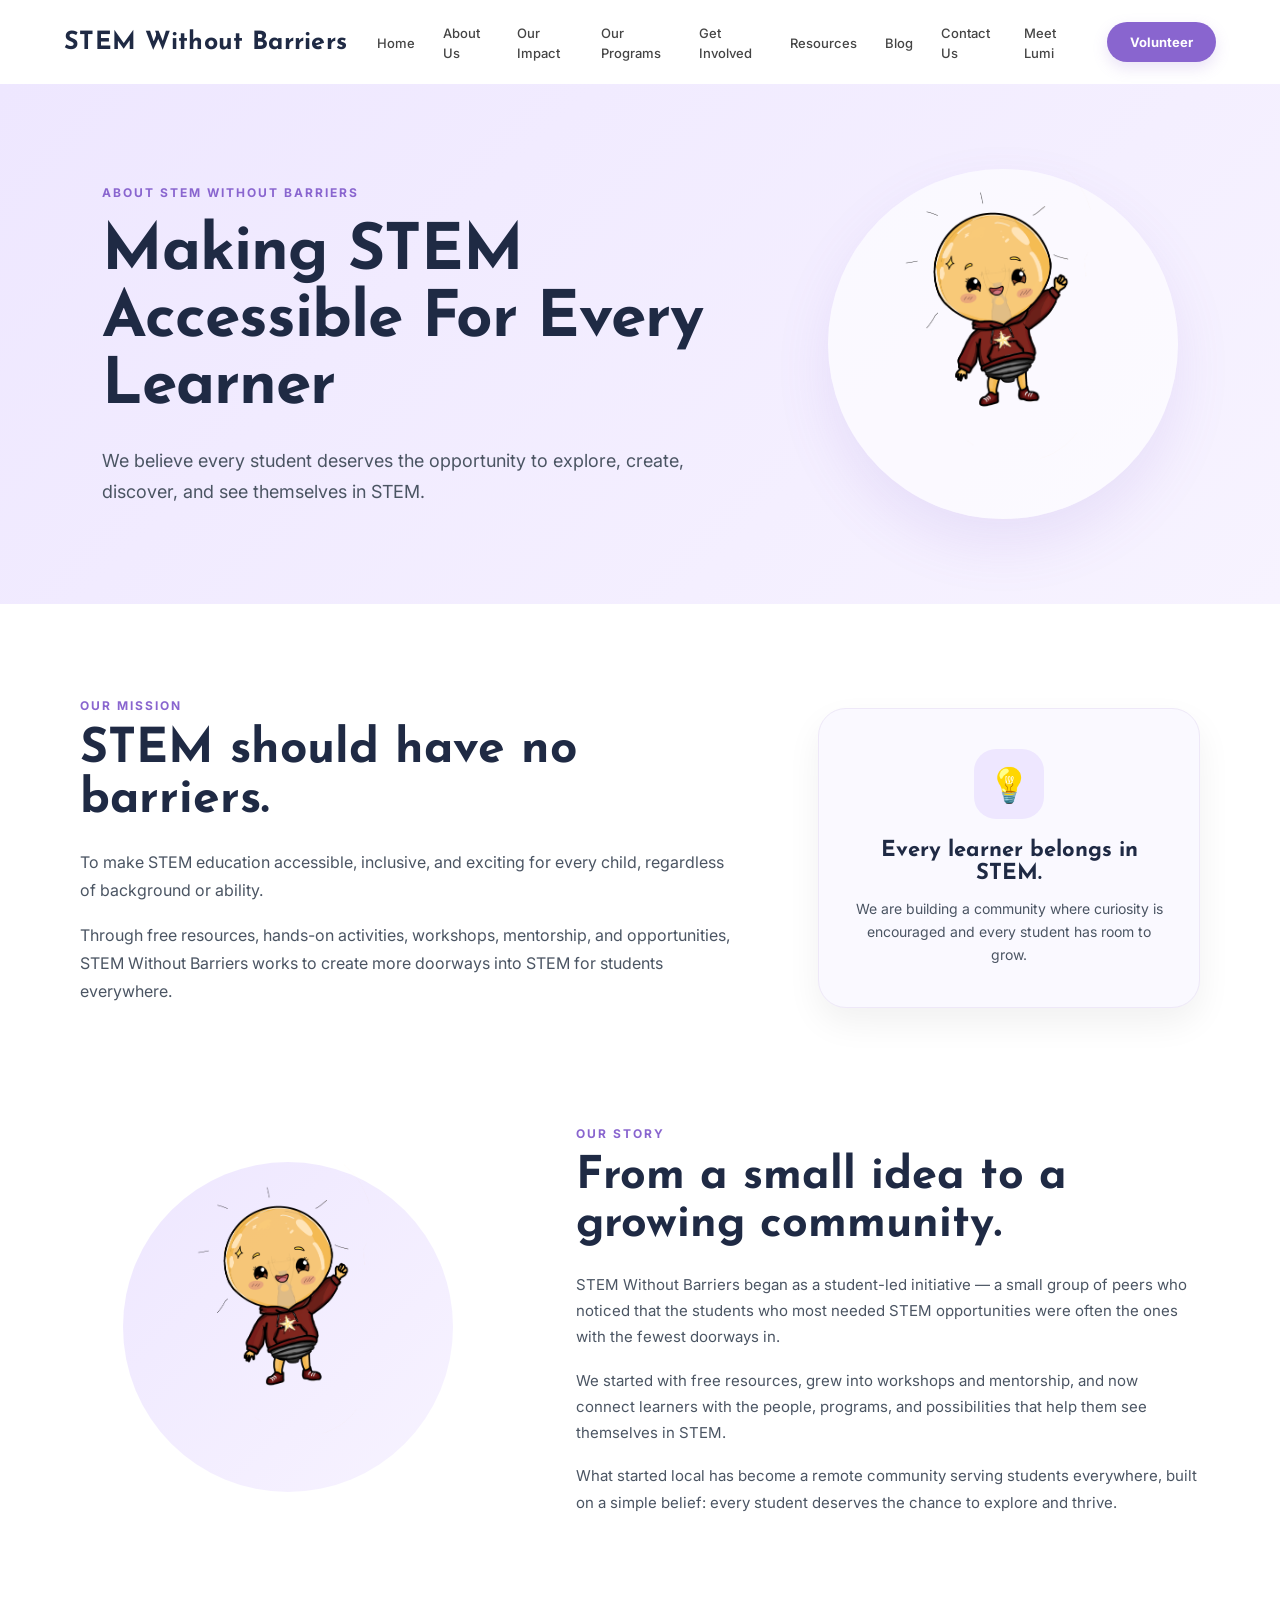
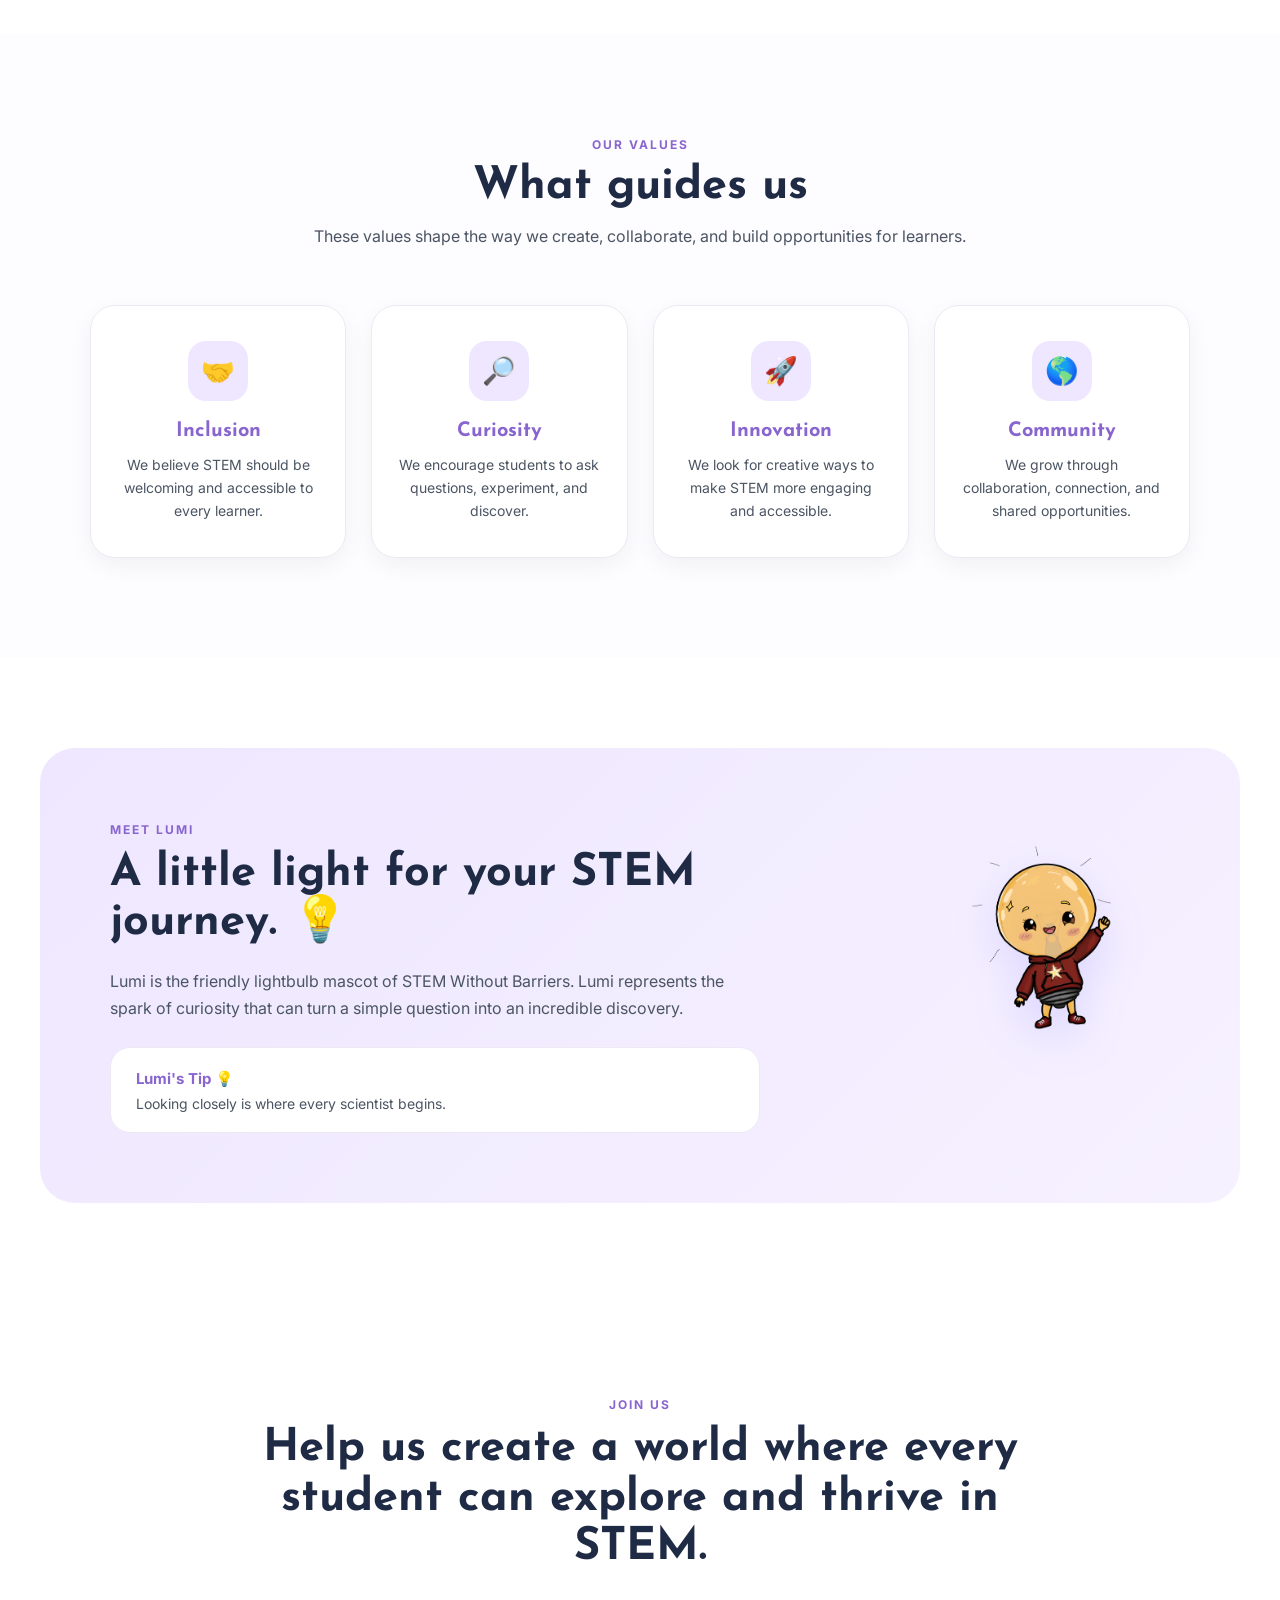
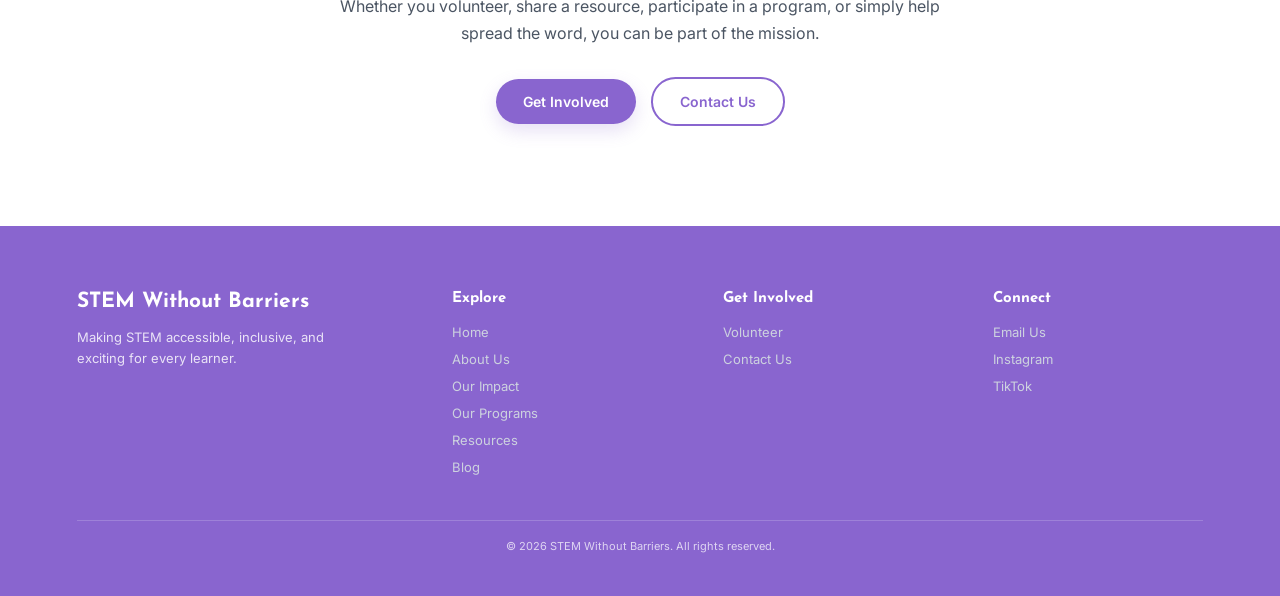
==== commit 254c1198: "Integrate Google Analytics into about.html Added Google Analytics tracking code to the about page." ====
--- a/about.html
+++ b/about.html
@@ -2,6 +2,19 @@
 <html lang="en">
 
 <head>
+    <!-- Google Analytics -->
+<script async src="https://www.googletagmanager.com/gtag/js?id=G-EX8MQ5KKEY"></script>
+<script>
+    window.dataLayer = window.dataLayer || [];
+
+    function gtag() {
+        dataLayer.push(arguments);
+    }
+
+    gtag('js', new Date());
+
+    gtag('config', 'G-EX8MQ5KKEY');
+</script>
 
     <meta charset="UTF-8">
 
